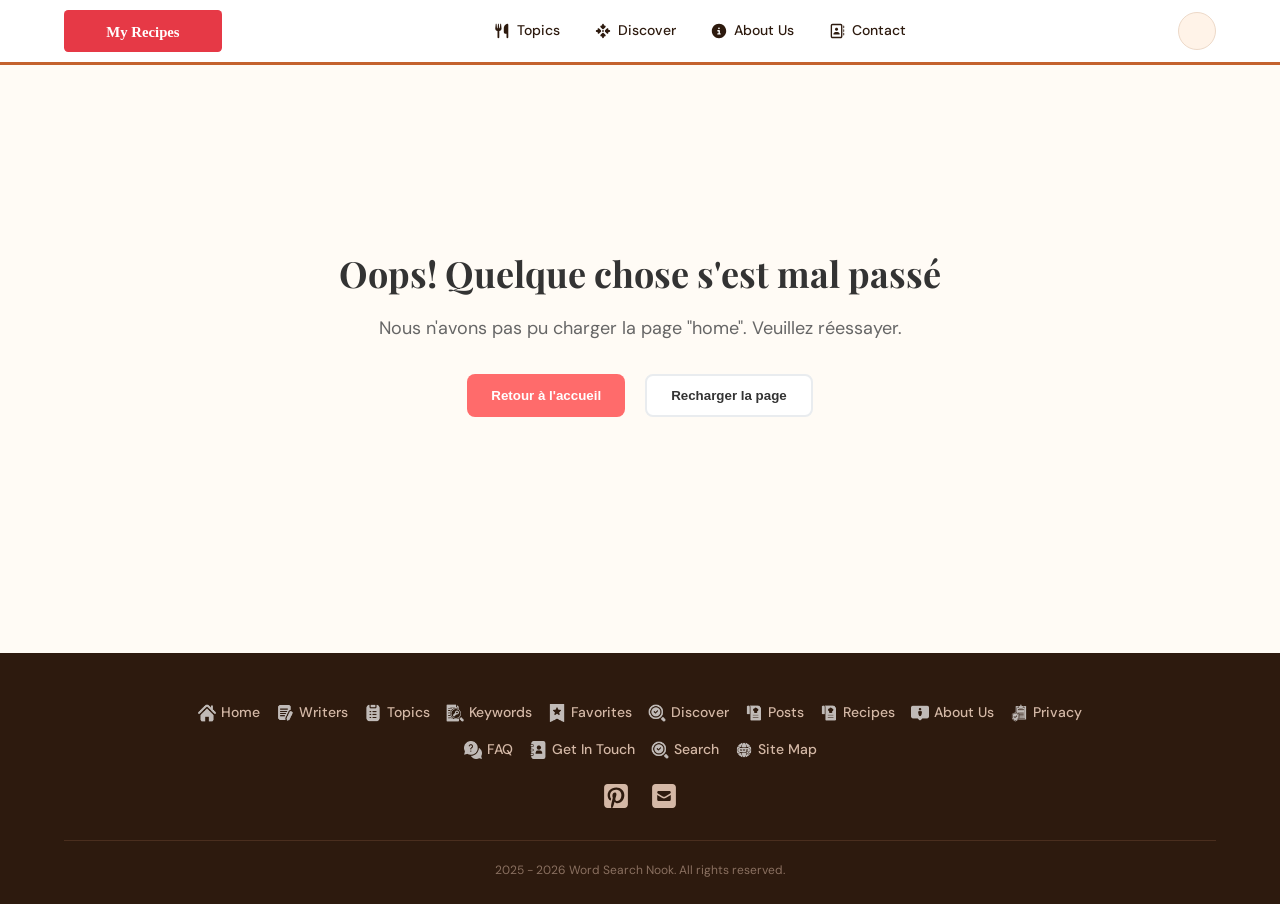
==== base.html @ 6748981a "Update from web: 2026-08-24 13:25:05" ====
<!DOCTYPE html>
<html lang="en">
<head>
    <!-- Google tag (gtag.js) — chargé seulement pour les vrais visiteurs :
         bots (user-agent) et prefetch Meta/Chrome (page cachée) ne sont pas comptés -->
    <script>
    window.dataLayer = window.dataLayer || [];
    function gtag(){dataLayer.push(arguments);}
    (function () {
        var ua = navigator.userAgent || '';
        if (navigator.webdriver || /googlebot|bingbot|bingpreview|yandex|baiduspider|duckduckbot|slurp|facebookexternalhit|meta-externalagent|pinterestbot|applebot|petalbot|ahrefsbot|semrushbot|mj12bot|dotbot|bytespider|gptbot|ccbot|claudebot|headlesschrome|lighthouse|crawler|spider|\bbot\b/i.test(ua)) return;
        var fired = false;
        function loadGA() {
            if (fired) return;
            fired = true;
            var s = document.createElement('script');
            s.async = true;
            s.src = 'https://www.googletagmanager.com/gtag/js?id=G-PPQHZ1YVDW';
            document.head.appendChild(s);
            gtag('js', new Date());
            gtag('config', 'G-PPQHZ1YVDW');
        }
        if (document.visibilityState === 'hidden') {
            // Prefetch (app Facebook, Chrome…) : page chargée en arrière-plan —
            // attendre que le visiteur l'ouvre vraiment avant de compter la visite
            document.addEventListener('visibilitychange', function () {
                if (document.visibilityState !== 'hidden') loadGA();
            });
        } else {
            loadGA();
        }
    })();
    </script>
    <meta charset="UTF-8">
    <meta name="viewport" content="width=device-width, initial-scale=1.0">

    <!-- Meta Tags de Base -->
    <meta name="description" content="Discover delicious recipes, cooking tips, and culinary inspiration at My Recipes">
    <meta name="keywords" content="recipes, cooking, food, kitchen, culinary, meals">
    <meta name="author" content="My Recipes">

    <!-- Open Graph / Facebook -->
    <meta property="og:type" content="website">
    <meta property="og:site_name" content="My Recipes">
    <meta property="og:locale" content="en_US">

    <!-- Twitter Card -->
    <meta name="twitter:card" content="summary_large_image">
    <meta name="twitter:site" content="@mollykitchen">

    <!-- Pinterest -->
    <meta name="pinterest-rich-pin" content="true">
    <meta name="pinterest:feed" content="/rss.xml">

    <link rel="preconnect" href="https://fonts.googleapis.com">
    <link rel="preconnect" href="https://fonts.gstatic.com" crossorigin>
    <link rel="preconnect" href="https://pagead2.googlesyndication.com">
    <link rel="preconnect" href="https://www.googletagmanager.com">

    <link rel="icon" type="image/x-icon" href="assets/favicons/icon.svg">
    <title id="page-title">My Recipes</title>
    <link rel="stylesheet" href="tasty.css">
    <link href="https://fonts.googleapis.com/css2?family=Inter:wght@300;400;600&family=Playfair+Display:wght@600&display=swap" rel="stylesheet">

    <!-- <script src="https://cmp.gatekeeperconsent.com/min.js" data-cfasync="false"></script>
    <script src="https://the.gatekeeperconsent.com/cmp.min.js" data-cfasync="false"></script>
    <script async src="//www.ezojs.com/ezoic/sa.min.js"></script>
    <script>
        window.ezstandalone = window.ezstandalone || {};
        ezstandalone.cmd = ezstandalone.cmd || [];
    </script> -->

    <!-- Google AdSense -->
   <script async src="https://pagead2.googlesyndication.com/pagead/js/adsbygoogle.js?client=ca-pub-3666818985097490"
     crossorigin="anonymous"></script>
    <!-- AdSense Auto-Injection -->
    <script src="ads.js" defer></script>

</head>
<body>
    <!-- Header -->
    <header class="header">
        <div class="container">
            <div class="logo">
                <a href="?page=home"> <img src="assets/logo.svg" alt=""></a>
            </div>
            <nav class="nav">
                <a href="?page=posts"><svg xmlns="http://www.w3.org/2000/svg" viewBox="0 0 640 640"><!--!Font Awesome Free v7.0.1 by @fontawesome - https://fontawesome.com License - https://fontawesome.com/license/free Copyright 2025 Fonticons, Inc.--><path d="M127.9 78.4C127.1 70.2 120.2 64 112 64C103.8 64 96.9 70.2 96 78.3L81.9 213.7C80.6 219.7 80 225.8 80 231.9C80 277.8 115.1 315.5 160 319.6L160 544C160 561.7 174.3 576 192 576C209.7 576 224 561.7 224 544L224 319.6C268.9 315.5 304 277.8 304 231.9C304 225.8 303.4 219.7 302.1 213.7L287.9 78.3C287.1 70.2 280.2 64 272 64C263.8 64 256.9 70.2 256.1 78.4L242.5 213.9C241.9 219.6 237.1 224 231.4 224C225.6 224 220.8 219.6 220.2 213.8L207.9 78.6C207.2 70.3 200.3 64 192 64C183.7 64 176.8 70.3 176.1 78.6L163.8 213.8C163.3 219.6 158.4 224 152.6 224C146.8 224 142 219.6 141.5 213.9L127.9 78.4zM512 64C496 64 384 96 384 240L384 352C384 387.3 412.7 416 448 416L480 416L480 544C480 561.7 494.3 576 512 576C529.7 576 544 561.7 544 544L544 96C544 78.3 529.7 64 512 64z"/></svg> Topics</a>
                <a href="?page=posts-category"><svg xmlns="http://www.w3.org/2000/svg" viewBox="0 0 640 640"><!--!Font Awesome Free v7.0.1 by @fontawesome - https://fontawesome.com License - https://fontawesome.com/license/free Copyright 2025 Fonticons, Inc.--><path d="M320 64C337.7 64 352 78.3 352 96L352 128L384 128C396.9 128 408.6 135.8 413.6 147.8C418.6 159.8 415.8 173.5 406.7 182.7L342.7 246.7C330.2 259.2 309.9 259.2 297.4 246.7L233.4 182.7C224.2 173.5 221.5 159.8 226.5 147.8C231.5 135.8 243.1 128 256 128L288 128L288 96C288 78.3 302.3 64 320 64zM233.4 457.4L297.4 393.4C309.9 380.9 330.2 380.9 342.7 393.4L406.7 457.4C415.9 466.6 418.6 480.3 413.6 492.3C408.6 504.3 396.9 512 384 512L352 512L352 544C352 561.7 337.7 576 320 576C302.3 576 288 561.7 288 544L288 512L256 512C243.1 512 231.4 504.2 226.4 492.2C221.4 480.2 224.2 466.5 233.3 457.3zM96 288L128 288L128 256C128 243.1 135.8 231.4 147.8 226.4C159.8 221.4 173.5 224.2 182.7 233.3L246.7 297.3C259.2 309.8 259.2 330.1 246.7 342.6L182.7 406.6C173.5 415.8 159.8 418.5 147.8 413.5C135.8 408.5 128 396.9 128 384L128 352L96 352C78.3 352 64 337.7 64 320C64 302.3 78.3 288 96 288zM393.4 342.6C380.9 330.1 380.9 309.8 393.4 297.3L457.4 233.3C466.6 224.1 480.3 221.4 492.3 226.4C504.3 231.4 512 243.1 512 256L512 288L544 288C561.7 288 576 302.3 576 320C576 337.7 561.7 352 544 352L512 352L512 384C512 396.9 504.2 408.6 492.2 413.6C480.2 418.6 466.5 415.8 457.3 406.7L393.3 342.7zM320 288C337.7 288 352 302.3 352 320C352 337.7 337.7 352 320 352C302.3 352 288 337.7 288 320C288 302.3 302.3 288 320 288z"/></svg> Discover</a>
                <a href="?page=about"><svg xmlns="http://www.w3.org/2000/svg" viewBox="0 0 640 640"><!--!Font Awesome Free v7.0.1 by @fontawesome - https://fontawesome.com License - https://fontawesome.com/license/free Copyright 2025 Fonticons, Inc.--><path d="M320 576C461.4 576 576 461.4 576 320C576 178.6 461.4 64 320 64C178.6 64 64 178.6 64 320C64 461.4 178.6 576 320 576zM288 224C288 206.3 302.3 192 320 192C337.7 192 352 206.3 352 224C352 241.7 337.7 256 320 256C302.3 256 288 241.7 288 224zM280 288L328 288C341.3 288 352 298.7 352 312L352 400L360 400C373.3 400 384 410.7 384 424C384 437.3 373.3 448 360 448L280 448C266.7 448 256 437.3 256 424C256 410.7 266.7 400 280 400L304 400L304 336L280 336C266.7 336 256 325.3 256 312C256 298.7 266.7 288 280 288z"/></svg> About Us</a>
                <a href="?page=contact"><svg xmlns="http://www.w3.org/2000/svg" viewBox="0 0 640 640"><!--!Font Awesome Free v7.0.1 by @fontawesome - https://fontawesome.com License - https://fontawesome.com/license/free Copyright 2025 Fonticons, Inc.--><path d="M448 112C456.8 112 464 119.2 464 128L464 512C464 520.8 456.8 528 448 528L160 528C151.2 528 144 520.8 144 512L144 128C144 119.2 151.2 112 160 112L448 112zM160 64C124.7 64 92.7 96 96 128L96 512C96 547.3 124.7 576 160 576L448 576C483.3 576 512 547.3 512 512L512 128C512 92.7 483.3 64 448 64L160 64zM304 312C334.9 312 360 286.9 360 256C360 225.1 334.9 200 304 200C273.1 200 248 225.1 248 256C248 286.9 273.1 312 304 312zM272 352C227.8 352 192 387.8 192 432C192 440.8 199.2 448 208 448L400 448C408.8 448 416 440.8 416 432C416 387.8 380.2 352 336 352L272 352zM576 144C576 135.2 568.8 128 560 128C551.2 128 544 135.2 544 144L544 208C544 216.8 551.2 224 560 224C568.8 224 576 216.8 576 208L576 144zM560 256C551.2 256 544 263.2 544 272L544 336C544 344.8 551.2 352 560 352C568.8 352 576 344.8 576 336L576 272C576 263.2 568.8 256 560 256zM576 400C576 391.2 568.8 384 560 384C551.2 384 544 391.2 544 400L544 464C544 472.8 551.2 480 560 480C568.8 480 576 472.8 576 464L576 400z"/></svg> Contact</a>
            </nav>
            <button class="search-btn"></button>
        </div>
    </header>

    <!-- Main content will be loaded here -->
    <main id="main-content" class="main-content">
        <!-- Page content loaded dynamically -->
    </main>

    <!-- Footer -->
    <footer class="footer">
        <div class="container">
            <div class="footer-nav">
                <a href="?page=home"><img src="img/home.webp" alt="Home">Home</a>
                <a href="?page=about"><img src="img/writing.webp" alt="Writers">Writers</a>
                <a href="?page=posts"><img src="img/topics.webp" alt="Topics">Topics</a>
                <a href="?page=posts-category"><img src="img/keyword.webp" alt="Keywords">Keywords</a>
                <a href="?page=posts-category"><img src="img/favorite.webp" alt="Favorites">Favorites</a>
                <a href="?page=posts-category"><img src="img/discover.webp" alt="Discover">Discover</a>
                <a href="?page=posts-category"><img src="img/recipes.webp" alt="Posts">Posts</a>
                <a href="?page=posts"><img src="img/recipes.webp" alt="Recipes">Recipes</a>
                <a href="?page=about"><img src="img/about.webp" alt="About Us">About Us</a>
                <a href="?page=privacy-policy"><img src="img/insurance.webp" alt="Privacy">Privacy</a>
            </div>
            <div class="footer-secondary">
                <a href="?page=contact"><img src="img/help.webp" alt="FAQ">FAQ</a>
                <a href="?page=contact"><img src="img/contacts.webp" alt="Get In Touch">Get In Touch</a>
                <a href="#search"><img src="img/discover.webp" alt="Search">Search</a>
                <a href="/sitemap.xml"><img src="img/website.webp" alt="Site Map">Site Map</a>
            </div>
            <div class="social-links">
                <!-- <a href="#" target="_blank" id="facebook-config" class="social-icon"><svg xmlns="http://www.w3.org/2000/svg" viewBox="0 0 640 640">!Font Awesome Free v7.0.1 by @fontawesome - https://fontawesome.com License - https://fontawesome.com/license/free Copyright 2025 Fonticons, Inc.<path d="M160 96C124.7 96 96 124.7 96 160L96 480C96 515.3 124.7 544 160 544L258.2 544L258.2 398.2L205.4 398.2L205.4 320L258.2 320L258.2 286.3C258.2 199.2 297.6 158.8 383.2 158.8C399.4 158.8 427.4 162 438.9 165.2L438.9 236C432.9 235.4 422.4 235 409.3 235C367.3 235 351.1 250.9 351.1 292.2L351.1 320L434.7 320L420.3 398.2L351 398.2L351 544L480 544C515.3 544 544 515.3 544 480L544 160C544 124.7 515.3 96 480 96L160 96z"/></svg></a> -->
                <a href="#" target="_blank" id="pinterest-config" class="social-icon"><svg xmlns="http://www.w3.org/2000/svg" viewBox="0 0 640 640"><!--!Font Awesome Free v7.0.1 by @fontawesome - https://fontawesome.com License - https://fontawesome.com/license/free Copyright 2025 Fonticons, Inc.--><path d="M480 96L160 96C124.7 96 96 124.7 96 160L96 480C96 515.3 124.7 544 160 544L232.6 544L230.4 543.2C225 495.1 227.3 485.7 246.1 408.5C250 392.5 254.6 373.5 260 350.6C260 350.6 252.7 335.8 252.7 314.1C252.7 243.4 328.2 236.1 328.2 289.1C328.2 302.6 322.8 320.2 317 338.9C313.7 349.5 310.4 360.4 307.9 370.9C302.2 395.4 320.2 415.3 344.3 415.3C388 415.3 421.5 369.3 421.5 302.9C421.5 244.1 379.2 203 318.9 203C249 203 208 255.4 208 309.6C208 330.7 216.2 353.3 226.3 365.6C228.3 368 228.6 370.1 228 372.6C226.9 377.3 224.9 385.5 223.3 391.8C222.3 395.8 221.5 399.1 221.2 400.4C220.1 404.9 217.7 405.9 213 403.7C182.4 389.4 163.2 344.6 163.2 308.6C163.2 231.1 219.4 160 325.4 160C410.6 160 476.8 220.7 476.8 301.8C476.8 386.4 423.5 454.5 349.4 454.5C324.5 454.5 301.1 441.6 293.1 426.3C293.1 426.3 280.8 473.2 277.8 484.7C272.8 504 260.2 527.6 250.4 544L480 544C515.3 544 544 515.3 544 480L544 160C544 124.7 515.3 96 480 96z"/></svg></a>
                <a href="#" target="_blank" id="mail-config" class="social-icon"><svg xmlns="http://www.w3.org/2000/svg" viewBox="0 0 640 640"><!--!Font Awesome Free v7.0.1 by @fontawesome - https://fontawesome.com License - https://fontawesome.com/license/free Copyright 2025 Fonticons, Inc.--><path d="M160 96C124.7 96 96 124.7 96 160L96 480C96 515.3 124.7 544 160 544L480 544C515.3 544 544 515.3 544 480L544 160C544 124.7 515.3 96 480 96L160 96zM305.1 331.9L204.4 271.4C196.7 266.8 192 258.5 192 249.5C192 235.4 203.4 224 217.5 224L422.4 224C436.5 224 447.9 235.4 447.9 249.5C447.9 258.5 443.2 266.8 435.5 271.4L334.9 331.9C330.4 334.6 325.3 336 320 336C314.7 336 309.6 334.6 305.1 331.9zM448 301.3L448 384C448 401.7 433.7 416 416 416L224 416C206.3 416 192 401.7 192 384L192 301.3L288.7 359.3C298.1 365 309 368 320 368C331 368 341.9 365 351.3 359.3L448 301.3z"/></svg></a>
            </div>
            <p class="copyright">2025 <a href="https://www.myrecipes.com">www.myrecipes.com</a>. All rights reserved.</p>
        </div>
    </footer>

    <!-- Scripts -->
<script src="config.js"></script>
<script src="router.js"></script>
<script src="main.js"></script>
<script src="./js/categorys.js"></script>
<script src="./js/home-sections.js"></script>
<script src="./js/posts-categorys.js"></script>
<script src="./js/post-detail.js"></script>
<script src="./js/authors.js"></script>

<script>
    var fb = document.getElementById('facebook-config'); if (fb) fb.href = globalThis.facebookURL;
    var pi = document.getElementById('pinterest-config'); if (pi) pi.href = globalThis.PinterestURL;
    var ml = document.getElementById('mail-config'); if (ml) ml.href = 'mailto:' + globalThis.email;
    var cr = document.getElementsByClassName('copyright')[0]; if (cr) cr.innerHTML = globalThis.copyright;


</script>

</body>
</html>
---- tasty.css ----
/* ═══════════════════════════════════════════════════
   TASTY.CSS — Warm Food Magazine Design
   Swap with style.css in base.html to change look
   ═══════════════════════════════════════════════════ */

/* ── Google Fonts ── */
@import url('https://fonts.googleapis.com/css2?family=Playfair+Display:ital,wght@0,400;0,700;0,900;1,400&family=DM+Sans:wght@300;400;500;600&display=swap');

/* ── Variables ── */
:root {
    --primary:    #C4622D;   /* terracotta */
    --primary-dk: #9B4520;
    --accent:     #D97706;   /* warm amber */
    --cream:      #FFFBF5;
    --cream2:     #FFF3E8;
    --bark:       #2D1A0E;   /* deep espresso text */
    --muted:      #8A7060;
    --border:     #EDD9C8;
    --card-bg:    #ffffff;
    --radius:     4px;
    --shadow:     0 2px 12px rgba(45,26,14,.08);
    --shadow-lg:  0 8px 32px rgba(45,26,14,.13);
}

/* ── Reset ── */
*, *::before, *::after { margin:0; padding:0; box-sizing:border-box; }

body {
    font-family: 'DM Sans', system-ui, sans-serif;
    background: var(--cream);
    color: var(--bark);
    line-height: 1.65;
    font-size: 16px;
}

h1,h2,h3,h4,h5,h6 {
    font-family: 'Playfair Display', Georgia, serif;
    line-height: 1.15;
    color: var(--bark);
    font-weight: 700;
}

p, li, span, div { font-family: 'DM Sans', sans-serif; }

a { color: inherit; text-decoration: none; }

img { display: block; max-width: 100%; }

.container {
    max-width: 1200px;
    margin: 0 auto;
    padding: 0 24px;
}

/* ══════════════════════════════════════
   HEADER
══════════════════════════════════════ */
.header {
    background: var(--card-bg);
    border-bottom: 3px solid var(--primary);
    position: sticky;
    top: 0;
    z-index: 100;
}

.header .container {
    display: flex;
    justify-content: space-between;
    align-items: center;
    padding: 10px 24px;
    gap: 20px;
}

.logo a { display: flex; align-items: center; gap: 10px; }
.logo img { height: 42px; width: auto; }

.logo h2 {
    font-family: 'Playfair Display', serif;
    font-size: 22px;
    font-weight: 900;
    color: var(--primary);
    letter-spacing: -0.5px;
}

.nav {
    display: flex;
    gap: 6px;
    align-items: center;
}

.nav a {
    display: flex;
    align-items: center;
    gap: 6px;
    padding: 8px 14px;
    border-radius: 30px;
    font-size: 14px;
    font-weight: 500;
    color: var(--bark);
    transition: background .2s, color .2s;
}

.nav a:hover, .nav a.active {
    background: var(--primary);
    color: #fff;
}

.nav a svg { width: 18px; }
.nav a svg path { fill: currentColor; }

.search-btn {
    background: var(--cream2);
    border: 1px solid var(--border);
    border-radius: 50%;
    width: 38px;
    height: 38px;
    cursor: pointer;
    font-size: 15px;
    transition: background .2s;
    display: flex; align-items: center; justify-content: center;
}
.search-btn:hover { background: var(--primary); color: #fff; }

/* ══════════════════════════════════════
   HERO
══════════════════════════════════════ */
.hero {
    background: linear-gradient(135deg, var(--cream2) 0%, #FDE8D0 100%);
    padding: 70px 0 50px;
    text-align: center;
    border-bottom: 1px solid var(--border);
    opacity: 1 !important;
    transform: none !important;
}

.hero h1 {
    font-size: clamp(32px, 5vw, 58px);
    font-weight: 900;
    color: var(--bark);
    margin-bottom: 16px;
    letter-spacing: -1px;
}

.hero h1 em {
    font-style: italic;
    color: var(--primary);
}

.hero p {
    font-size: 17px;
    color: var(--muted);
    max-width: 580px;
    margin: 0 auto;
}

/* ══════════════════════════════════════
   SECTION HEADINGS
══════════════════════════════════════ */
.categories h2,
.fresh-posts h2,
.favorite-picks h2,
.posts-hero h1,
.about-hero h1,
.contact-hero h1 {
    font-family: 'Playfair Display', serif;
    font-size: clamp(24px, 3vw, 36px);
    color: var(--bark);
    position: relative;
    padding-bottom: 14px;
    margin-bottom: 36px;
}

.categories h2::after,
.fresh-posts h2::after,
.favorite-picks h2::after {
    content: '';
    position: absolute;
    bottom: 0;
    left: 0;
    width: 52px;
    height: 3px;
    background: var(--primary);
    border-radius: 2px;
}

/* ══════════════════════════════════════
   CATEGORIES
══════════════════════════════════════ */
.categories { padding: 64px 0; }

.categories-grid {
    display: grid;
    grid-template-columns: repeat(auto-fit, minmax(260px, 1fr));
    gap: 18px;
}

.category-card {
    position: relative;
    border-radius: var(--radius);
    overflow: hidden;
    aspect-ratio: 4/3;
    cursor: pointer;
    opacity: 1 !important;
    transform: none !important;
}

.category-card img {
    width: 100%;
    height: 100%;
    object-fit: cover;
    transition: transform .5s ease;
}

.category-card:hover img { transform: scale(1.06); }

.category-card h3 {
    position: absolute;
    inset: 0;
    display: flex;
    align-items: flex-end;
    padding: 20px;
    font-size: 20px;
    font-weight: 700;
    color: #fff;
    background: linear-gradient(0deg, rgba(45,26,14,.75) 0%, transparent 60%);
    margin: 0;
}

/* ══════════════════════════════════════
   POST CARDS
══════════════════════════════════════ */
.fresh-posts {
    padding: 64px 0;
    background: var(--cream2);
}

.posts-grid {
    display: grid;
    grid-template-columns: repeat(auto-fit, minmax(260px, 1fr));
    gap: 22px;
    margin-bottom: 40px;
}

.post-card {
    background: var(--card-bg);
    border-radius: var(--radius);
    overflow: hidden;
    border: 1px solid var(--border);
    box-shadow: var(--shadow);
    cursor: pointer;
    transition: transform .25s, box-shadow .25s;
    opacity: 1 !important;
    transform: none !important;
}

.post-card:hover {
    transform: translateY(-4px);
    box-shadow: var(--shadow-lg);
}

.post-card img {
    width: 100%;
    height: 200px;
    object-fit: cover;
}

.post-card h3 {
    font-size: 18px;
    font-weight: 700;
    color: var(--bark);
    margin: 14px 16px 8px;
    line-height: 1.3;
}

/* Category pill on card */
.post-card .post-category {
    display: inline-block;
    background: var(--cream2);
    color: var(--primary);
    font-size: 11px;
    font-weight: 600;
    text-transform: uppercase;
    letter-spacing: .06em;
    padding: 3px 10px;
    border-radius: 20px;
    margin: 0 16px 10px;
    border: 1px solid var(--border);
}

.post-info { padding: 0 16px 16px; }

.post-info h3 {
    font-size: 19px;
    font-weight: 700;
    color: var(--bark);
    margin: 0 0 8px;
    line-height: 1.3;
}

.post-info p {
    font-size: 14px;
    color: var(--muted);
    line-height: 1.55;
    margin-bottom: 12px;
}

.post-meta {
    display: flex;
    justify-content: space-between;
    font-size: 12px;
    color: var(--muted);
    border-top: 1px solid var(--border);
    padding-top: 10px;
}

.post-meta span {
    display: flex;
    align-items: center;
    gap: 5px;
}

/* ══════════════════════════════════════
   FAVORITE PICKS
══════════════════════════════════════ */
.favorite-picks { padding: 64px 0; }

.picks-grid {
    display: grid;
    grid-template-columns: repeat(auto-fit, minmax(160px, 1fr));
    gap: 16px;
}

.pick-card {
    background: var(--card-bg);
    border-radius: var(--radius);
    overflow: hidden;
    border: 1px solid var(--border);
    cursor: pointer;
    transition: transform .2s, box-shadow .2s;
    text-align: center;
    opacity: 1 !important;
    transform: none !important;
}

.pick-card:hover {
    transform: translateY(-3px);
    box-shadow: var(--shadow-lg);
}

.pick-card img { width: 100%; height: 140px; object-fit: cover; }

.pick-card h4 {
    font-size: 13px;
    font-weight: 600;
    color: var(--bark);
    padding: 10px 10px 12px;
    line-height: 1.3;
}

/* ══════════════════════════════════════
   FILTER BUTTONS
══════════════════════════════════════ */
.post-filters {
    display: flex;
    justify-content: center;
    flex-wrap: wrap;
    gap: 10px;
    margin-bottom: 36px;
}

.filter-btn {
    padding: 9px 20px;
    border: 1.5px solid var(--border);
    background: var(--card-bg);
    color: var(--bark);
    border-radius: 30px;
    cursor: pointer;
    font-size: 14px;
    font-weight: 500;
    transition: all .2s;
}

.filter-btn:hover,
.filter-btn.active {
    background: var(--primary);
    color: #fff;
    border-color: var(--primary);
}

/* ══════════════════════════════════════
   POSTS PAGE
══════════════════════════════════════ */
.posts-hero {
    padding: 70px 0 50px;
    background: linear-gradient(135deg, var(--cream2) 0%, #FDE8D0 100%);
    text-align: center;
    border-bottom: 1px solid var(--border);
}

.posts-hero p {
    font-size: 17px;
    color: var(--muted);
    margin-bottom: 36px;
}

.posts-listing { padding: 60px 0; }

.posts-listing .posts-grid {
    grid-template-columns: repeat(auto-fit, minmax(300px, 1fr));
    gap: 24px;
    margin-bottom: 56px;
}

.posts-listing .post-card img { height: 230px; }

/* ══════════════════════════════════════
   PAGINATION
══════════════════════════════════════ */
.pagination {
    display: flex;
    justify-content: center;
    align-items: center;
    gap: 8px;
}

.page-btn {
    padding: 9px 16px;
    border: 1.5px solid var(--border);
    background: var(--card-bg);
    color: var(--bark);
    border-radius: var(--radius);
    cursor: pointer;
    font-size: 14px;
    transition: all .2s;
}

.page-btn:hover, .page-btn.active {
    background: var(--primary);
    color: #fff;
    border-color: var(--primary);
}

.page-dots { color: var(--muted); }

/* ══════════════════════════════════════
   ABOUT PAGE
══════════════════════════════════════ */
.about-hero {
    padding: 80px 0 56px;
    background: linear-gradient(135deg, var(--cream2) 0%, #FDE8D0 100%);
    text-align: center;
    border-bottom: 1px solid var(--border);
}

.about-hero p { font-size: 17px; color: var(--muted); }

.about-content { padding: 64px 0; }

.about-grid {
    display: grid;
    grid-template-columns: 2fr 1fr;
    gap: 48px;
    align-items: start;
}

.about-text h2 {
    font-size: 26px;
    color: var(--bark);
    margin: 28px 0 12px;
}
.about-text h2:first-child { margin-top: 0; }

.about-text p { color: var(--muted); line-height: 1.7; margin-bottom: 18px; }

.about-text ul { color: var(--muted); padding-left: 18px; }
.about-text li { margin-bottom: 8px; }

.about-image img {
    width: 100%;
    border-radius: var(--radius);
    box-shadow: var(--shadow-lg);
}

.team-section { padding: 64px 0; background: var(--cream2); }
.team-section h2 { text-align: center; font-size: 32px; margin-bottom: 40px; }

.team-grid {
    display: grid;
    grid-template-columns: repeat(auto-fit, minmax(240px, 1fr));
    gap: 24px;
}

.team-member {
    text-align: center;
    background: var(--card-bg);
    padding: 30px 20px;
    border-radius: var(--radius);
    border: 1px solid var(--border);
    box-shadow: var(--shadow);
    opacity: 1 !important;
    transform: none !important;
}

.team-member img {
    width: 120px; height: 120px;
    border-radius: 50%;
    object-fit: cover;
    margin: 0 auto 18px;
    border: 3px solid var(--primary);
}

.team-member h3 { font-size: 18px; color: var(--bark); margin-bottom: 6px; }
.team-member p { color: var(--muted); font-style: italic; font-size: 14px; }

/* ══════════════════════════════════════
   CONTACT PAGE
══════════════════════════════════════ */
.contact-hero {
    padding: 80px 0 56px;
    background: linear-gradient(135deg, var(--cream2) 0%, #FDE8D0 100%);
    text-align: center;
    border-bottom: 1px solid var(--border);
}
.contact-hero p { font-size: 17px; color: var(--muted); }

.contact-content { padding: 64px 0; }

.contact-grid {
    display: grid;
    grid-template-columns: 2fr 1fr;
    gap: 56px;
}

.contact-form-section h2 { font-size: 26px; margin-bottom: 28px; }

.form-group { margin-bottom: 18px; }

.form-group label {
    display: block;
    margin-bottom: 6px;
    font-weight: 600;
    font-size: 14px;
    color: var(--bark);
}

.form-group input,
.form-group select,
.form-group textarea {
    width: 100%;
    padding: 11px 14px;
    border: 1.5px solid var(--border);
    border-radius: var(--radius);
    font-size: 15px;
    background: var(--card-bg);
    color: var(--bark);
    transition: border-color .2s;
}

.form-group input:focus,
.form-group select:focus,
.form-group textarea:focus {
    outline: none;
    border-color: var(--primary);
}

.submit-btn {
    background: var(--primary);
    color: #fff;
    border: none;
    padding: 13px 32px;
    border-radius: var(--radius);
    font-size: 15px;
    font-weight: 600;
    cursor: pointer;
    transition: background .2s;
}
.submit-btn:hover { background: var(--primary-dk); }

.contact-info h2 { font-size: 26px; margin-bottom: 28px; }

.contact-item { display: flex; gap: 14px; margin-bottom: 22px; }
.contact-icon { font-size: 22px; padding-top: 2px; }
.contact-details h3 { font-size: 16px; color: var(--bark); margin-bottom: 4px; }
.contact-details p { color: var(--muted); font-size: 14px; line-height: 1.5; }

/* ── FAQ ── */
.faq-section { padding: 64px 0; background: var(--cream2); }
.faq-section h2 { text-align: center; font-size: 32px; margin-bottom: 40px; }

.faq-grid {
    display: grid;
    grid-template-columns: repeat(auto-fit, minmax(280px, 1fr));
    gap: 20px;
}

/* .faq-item legacy styles removed — see post-detail section below */

.faq-item h3 { font-size: 17px; color: var(--bark); margin-bottom: 12px; }
.faq-item p { color: var(--muted); line-height: 1.65; font-size: 14px; }

/* ══════════════════════════════════════
   FOOTER
══════════════════════════════════════ */
.footer {
    background: var(--bark);
    color: #fff;
    padding: 48px 0 24px;
    margin-top: 48px;
}

.footer-nav, .footer-secondary {
    display: flex;
    flex-wrap: wrap;
    gap: 16px;
    justify-content: center;
    margin-bottom: 14px;
}

.footer-nav img, .footer-secondary img { width: 18px; filter: invert(1) opacity(.7); }

.footer-nav a, .footer-secondary a {
    color: #d4b8a6 !important;
    font-size: 14px;
    font-weight: 500;
    display: flex;
    align-items: center;
    gap: 5px;
    transition: color .2s;
}

.footer-nav a:hover, .footer-secondary a:hover { color: #fff !important; }

.social-links {
    display: flex;
    justify-content: center;
    gap: 14px;
    margin: 18px 0;
}

.social-links img { width: 30px; filter: invert(1) opacity(.7); }
.social-links img:hover { filter: invert(1); }

.social-links svg { width: 34px; }
.social-links svg path { fill: #d4b8a6; }
.social-icon:hover svg path { fill: #fff; }

.copyright {
    text-align: center;
    font-size: 12px;
    color: #8a7060;
    border-top: 1px solid #4a2e1e;
    padding-top: 20px;
    margin-top: 8px;
}

/* ══════════════════════════════════════
   POST DETAIL (wrap / sidebar layout)
══════════════════════════════════════ */
.wrap {
    width: 100%;
    max-width: var(--maxw, 1200px);
    display: grid;
    grid-template-columns: 1fr 320px;
    gap: 32px;
    align-items: start;
}

.main { background: transparent; }

.post-card {
    background: var(--card-bg);
    border-radius: var(--radius);
    padding: 12px;
    box-shadow: var(--shadow);
    border: 1px solid var(--border);
}

.meta-row { display: flex; gap: 12px; align-items: center; margin-bottom: 12px; }
.title { font-size: 28px; font-weight: 700; margin: 0 0 8px; line-height: 1.1; }
.meta-small { color: var(--muted); font-size: 13px; }

.badge-row { display: flex; gap: 8px; margin-top: 12px; flex-wrap: wrap; }
.badge {
    background: var(--cream2);
    border: 1px solid var(--border);
    padding: 7px 12px;
    border-radius: 999px;
    font-size: 13px;
    color: var(--bark);
    display: inline-flex;
    gap: 8px;
    align-items: center;
}

/* ══════════════════════════════════════
   ARTICLE CARDS (.entry)
══════════════════════════════════════ */
.entries__wrapper {
    display: grid;
    grid-template-columns: repeat(auto-fill, minmax(300px, 1fr));
    gap: 28px;
    padding: 36px 32px;
    max-width: 1200px;
    margin: 0 auto;
}

.entry {
    background: var(--card-bg);
    border-radius: 8px;
    overflow: hidden;
    box-shadow: var(--shadow);
    border: 1px solid var(--border);
    transition: transform 0.3s ease, box-shadow 0.3s ease;
}

.entry:hover {
    transform: translateY(-6px);
    box-shadow: var(--shadow-lg);
}

.entry__img {
    display: block;
    width: 100%;
    height: 220px;
    overflow: hidden;
    position: relative;
}

.entry__img img {
    width: 100%;
    height: 100%;
    object-fit: cover;
    transition: transform 0.4s ease;
}

.entry:hover .entry__img img {
    transform: scale(1.06);
}

.entry__img::after {
    content: '';
    position: absolute;
    inset: 0;
    background: linear-gradient(to bottom, transparent 40%, rgba(45,26,14,0.35));
    pointer-events: none;
}

.entry__category {
    position: absolute;
    bottom: 12px;
    left: 12px;
    z-index: 2;
    display: inline-flex;
    align-items: center;
    gap: 5px;
    background: rgba(255,251,245,0.94);
    color: var(--primary);
    padding: 4px 10px 4px 8px;
    border-radius: 20px;
    font-size: 0.77em;
    font-weight: 700;
    letter-spacing: 0.2px;
    backdrop-filter: blur(6px);
    border: 1px solid rgba(196,98,45,0.2);
    box-shadow: 0 2px 8px rgba(45,26,14,0.15);
    text-decoration: none;
}

.entry__category svg { flex-shrink: 0; opacity: 0.7; }

.entry__body {
    padding: 18px 20px 14px;
}

.entry__title {
    font-family: 'Playfair Display', Georgia, serif;
    font-size: 1.12em;
    font-weight: 700;
    color: var(--bark);
    text-decoration: none;
    line-height: 1.35;
    display: -webkit-box;
    -webkit-line-clamp: 2;
    -webkit-box-orient: vertical;
    overflow: hidden;
    display: block;
}

.entry__title:hover { color: var(--primary); }

.entry__description {
    color: var(--muted);
    font-size: 0.9em;
    line-height: 1.55;
    margin: 8px 0 0;
    display: -webkit-box;
    -webkit-line-clamp: 2;
    -webkit-box-orient: vertical;
    overflow: hidden;
}

.entry__meta {
    display: flex;
    gap: 12px;
    margin-top: 12px;
}

.entry__meta-diff {
    display: inline-flex;
    align-items: center;
    gap: 6px;
    font-size: 0.8em;
    font-weight: 600;
    color: var(--dc, var(--muted));
    text-transform: capitalize;
}

.entry__diff-bars {
    display: inline-flex;
    align-items: flex-end;
    gap: 2px;
    height: 14px;
}

.entry__footer {
    padding: 14px 20px;
    border-top: 1px solid var(--border);
    display: flex;
    justify-content: space-between;
    align-items: center;
}

.entry__footer-link {
    display: inline-flex;
    align-items: center;
    gap: 6px;
    color: var(--primary);
    text-decoration: none;
    font-weight: 700;
    font-size: 0.86em;
    letter-spacing: 0.3px;
    transition: color 0.2s, gap 0.2s;
}

.entry__arrow { transition: transform 0.2s ease; }
.entry__footer-link:hover .entry__arrow { transform: translateX(5px); }
.entry__footer-link:hover { color: var(--primary-dk); }

/* ══════════════════════════════════════
   POST DETAIL
══════════════════════════════════════ */
section.recipe-detail {
    max-width: 800px;
    margin: 0 auto;
    padding: 0 20px 60px;
}

/* Breadcrumb */
.breadcrumb {
    display: flex;
    align-items: center;
    flex-wrap: wrap;
    gap: 6px;
    font-size: 13px;
    color: var(--muted);
    margin-bottom: 24px;
}
.breadcrumb a { color: var(--primary); text-decoration: none; }
.breadcrumb a:hover { text-decoration: underline; }

/* Title */
.recipe-title {
    font-family: 'Playfair Display', Georgia, serif;
    font-size: 2.1em;
    font-weight: 900;
    color: var(--bark);
    line-height: 1.25;
    margin: 0 0 22px;
}

/* Author */
.author-info {
    display: flex;
    align-items: center;
    gap: 14px;
    margin-bottom: 20px;
}
.author-avatar {
    width: 46px;
    height: 46px;
    border-radius: 50%;
    object-fit: cover;
    border: 2px solid var(--border);
}
.author-name { font-weight: 700; color: var(--bark); font-size: 0.93em; }
.recipe-date  { font-size: 0.8em; color: var(--muted); margin-top: 2px; }

/* Stats bar */
.recipe-stats {
    display: flex;
    flex-wrap: wrap;
    gap: 8px;
    margin-bottom: 24px;
    padding: 14px 16px;
    background: var(--cream2);
    border-radius: 12px;
    border: 1px solid var(--border);
}
.stat {
    display: flex;
    align-items: center;
    gap: 6px;
    font-size: 0.83em;
    font-weight: 600;
    color: var(--bark);
    background: white;
    padding: 5px 12px;
    border-radius: 20px;
    border: 1px solid var(--border);
}
.stat::before {
    content: '●';
    color: var(--primary);
    font-size: 7px;
}

/* Description */
.recipe-description {
    font-size: 1.04em;
    line-height: 1.75;
    color: #555;
    margin: 0 0 32px;
    padding: 18px 22px;
    background: var(--cream2);
    border-left: 4px solid var(--primary);
    border-radius: 0 8px 8px 0;
}

/* Hero image */
.recipe-image-container {
    margin: 28px 0;
    border-radius: 16px;
    overflow: hidden;
    box-shadow: 0 6px 28px rgba(45,26,14,.13);
}
img.recipe-main-image { width: 100%; height: auto; display: block; }

/* TOC */
.toc {
    background: var(--cream2);
    border: 1px solid var(--border);
    border-radius: 12px;
    padding: 18px 22px;
    margin: 40px 0;
}
.toc h2.story-headline {
    font-size: 0.78em !important;
    font-weight: 800 !important;
    text-transform: uppercase !important;
    letter-spacing: 1.2px !important;
    color: var(--primary) !important;
    border: none !important;
    margin: 0 0 12px !important;
    padding: 0 !important;
}
.toc h2.story-headline::after { display: none; }
.toc ul { margin: 0; padding: 0; list-style: none; display: flex; flex-direction: column; gap: 5px; }
.toc ul li a {
    color: var(--bark);
    text-decoration: none;
    font-size: 0.89em;
    font-weight: 500;
    display: flex;
    align-items: center;
    gap: 9px;
}
.toc ul li a::before {
    content: '';
    width: 18px;
    height: 1px;
    background: var(--primary);
    display: inline-block;
    flex-shrink: 0;
}
.toc ul li a:hover { color: var(--primary); }

/* Section headings */
.story-section { margin: 48px 0; }
h2.story-headline {
    font-family: 'Playfair Display', Georgia, serif;
    font-size: 1.5em;
    font-weight: 700;
    color: var(--bark);
    margin: 0 0 22px;
    padding-bottom: 10px;
    border-bottom: 2px solid var(--border);
    position: relative;
}
h2.story-headline::after {
    content: '';
    position: absolute;
    bottom: -2px; left: 0;
    width: 44px; height: 2px;
    background: var(--primary);
}

/* Why this works */
.why-works p { line-height: 1.8; color: #444; margin-bottom: 14px; }

/* Tip cards */
.tip-card {
    background: white;
    border: 1px solid var(--border);
    border-left: 4px solid var(--accent);
    border-radius: 0 10px 10px 0;
    padding: 14px 18px;
    margin-bottom: 12px;
}
.tip-title { font-weight: 700; color: var(--bark); margin-bottom: 6px; font-size: 0.93em; line-height: 1.5; }
.tip-reason { font-size: 0.86em; color: var(--muted); line-height: 1.65; }

/* Mistake cards */
.mistake-card {
    background: #FFF8F6;
    border: 1px solid #FCDDD4;
    border-left: 4px solid var(--primary);
    border-radius: 0 10px 10px 0;
    padding: 14px 18px;
    margin-bottom: 12px;
}
.mistake-title { font-weight: 700; color: var(--primary-dk); margin-bottom: 8px; font-size: 0.93em; line-height: 1.5; }
.mistake-card p { font-size: 0.88em; color: #555; line-height: 1.65; margin: 5px 0; }

/* Variation cards */
.variation-card {
    background: white;
    border: 1px solid var(--border);
    border-radius: 10px;
    padding: 18px 20px;
    margin-bottom: 12px;
}
.variation-card h4 {
    font-family: 'Playfair Display', Georgia, serif;
    font-size: 1.02em;
    font-weight: 700;
    color: var(--bark);
    margin: 0 0 8px;
}
.variation-card p { font-size: 0.88em; color: #555; line-height: 1.7; margin: 0 0 8px; }
.technical-note {
    font-size: 0.81em;
    color: var(--muted);
    background: var(--cream2);
    border-radius: 6px;
    padding: 9px 13px;
    border-left: 3px solid var(--border);
}

/* Nutrition */
.nutrition-grid {
    display: grid;
    grid-template-columns: repeat(auto-fill, minmax(105px, 1fr));
    gap: 10px;
    margin: 18px 0;
}
.nutrition-item {
    background: white;
    border: 1px solid var(--border);
    border-radius: 10px;
    padding: 14px 8px;
    text-align: center;
}
.nutrition-value {
    font-family: 'Playfair Display', Georgia, serif;
    font-size: 1.4em;
    font-weight: 900;
    color: var(--primary);
    line-height: 1;
}
.nutrition-label {
    font-size: 0.75em;
    color: var(--muted);
    font-weight: 600;
    text-transform: uppercase;
    letter-spacing: 0.4px;
    margin-top: 4px;
}
.nutrition-note {
    font-size: 0.81em;
    color: var(--muted);
    line-height: 1.6;
    margin-top: 10px;
    font-style: italic;
}

/* Storage */
.storage-item {
    margin-bottom: 18px;
    padding-bottom: 18px;
    border-bottom: 1px solid var(--border);
}
.storage-item:last-child { border-bottom: none; margin-bottom: 0; padding-bottom: 0; }
.storage-title {
    font-weight: 800;
    color: var(--bark);
    font-size: 0.88em;
    text-transform: uppercase;
    letter-spacing: 0.5px;
    margin-bottom: 7px;
    display: flex;
    align-items: center;
    gap: 8px;
}
.storage-title::before {
    content: '';
    width: 8px; height: 8px;
    border-radius: 50%;
    background: var(--primary);
    display: inline-block;
    flex-shrink: 0;
}
.storage-item p { font-size: 0.88em; color: #555; line-height: 1.7; margin: 0; }

/* FAQ */
.faq-item {
    border: 1px solid var(--border);
    border-left: 1px solid var(--border);
    border-radius: 10px;
    overflow: hidden;
    margin-bottom: 8px;
    padding: 0;
    background: var(--card-bg);
    box-shadow: none;
}
.faq-question {
    font-weight: 700;
    color: var(--bark);
    font-size: 0.93em;
    padding: 15px 44px 15px 18px;
    background: var(--cream2);
    cursor: pointer;
    line-height: 1.5;
    position: relative;
    transition: background .2s;
}
.faq-question::after {
    content: '+';
    position: absolute;
    right: 16px; top: 50%;
    transform: translateY(-50%);
    font-size: 22px;
    color: var(--primary);
    font-weight: 300;
    line-height: 1;
}
.faq-item.open .faq-question { background: white; }
.faq-item.open .faq-question::after { content: '−'; }
.faq-answer {
    font-size: 0.88em;
    color: #555;
    line-height: 1.7;
    padding: 0 18px;
    max-height: 0;
    overflow: hidden;
    transition: max-height .35s ease, padding .25s ease;
}
.faq-item.open .faq-answer { padding: 14px 18px; max-height: 600px; }

/* Ingredients */
.ingredients-list { list-style: none; padding: 0; margin: 0; }
.ingredients-list li {
    display: flex;
    align-items: flex-start;
    gap: 12px;
    padding: 9px 0;
    border-bottom: 1px solid var(--border);
    font-size: 0.93em;
    color: #444;
    line-height: 1.5;
    cursor: pointer;
}
.ingredients-list li::before {
    content: '';
    min-width: 18px;
    height: 18px;
    border: 2px solid var(--border);
    border-radius: 4px;
    margin-top: 1px;
    flex-shrink: 0;
    transition: all .2s;
}
.ingredients-list li.checked { color: var(--muted); text-decoration: line-through; }
.ingredients-list li.checked::before {
    background: var(--primary);
    border-color: var(--primary);
    background-image: url("data:image/svg+xml,%3Csvg xmlns='http://www.w3.org/2000/svg' viewBox='0 0 12 12'%3E%3Cpath d='M2 6l3 3 5-5' stroke='white' stroke-width='2' stroke-linecap='round' fill='none'/%3E%3C/svg%3E");
    background-size: 10px;
    background-position: center;
    background-repeat: no-repeat;
}
.ingredients-list li:last-child { border-bottom: none; }

/* Instructions */
.instructions-list { list-style: none; padding: 0; }
.instructions-list li {
    display: flex;
    gap: 16px;
    margin-bottom: 24px;
    align-items: flex-start;
}
.step-number {
    min-width: 34px;
    height: 34px;
    background: var(--primary);
    color: white;
    border-radius: 50%;
    display: flex;
    align-items: center;
    justify-content: center;
    font-weight: 700;
    font-size: 0.84em;
    flex-shrink: 0;
}
.instructions-list li p { margin: 4px 0 0; line-height: 1.75; color: #444; font-size: 0.93em; }

/* In-content images */
.content-image-container {
    margin: 32px 0;
    border-radius: 12px;
    overflow: hidden;
    box-shadow: 0 4px 18px rgba(45,26,14,.1);
}
.content-image { width: 100%; height: auto; display: block; }

/* Conclusion */
.conclusion {
    background: var(--cream2);
    border-radius: 12px;
    padding: 24px 28px;
    margin-top: 48px;
    border: 1px solid var(--border);
}
.conclusion p { line-height: 1.8; color: #444; margin: 0 0 12px; }
.conclusion p:last-child { margin: 0; }

/* Post note */
.post-note {
    border: 1px solid var(--border);
    border-left: 4px solid var(--accent);
    border-radius: 0 8px 8px 0;
    padding: 14px 18px;
    margin: 22px 0;
}
.post-note h3 { color: #856404; margin: 0 0 7px; font-size: 0.97em; }

/* Back to top */
.back-to-top {
    position: fixed;
    bottom: 32px; right: 32px;
    width: 42px; height: 42px;
    background: var(--primary);
    color: white;
    border-radius: 50%;
    display: flex;
    align-items: center;
    justify-content: center;
    font-size: 18px;
    text-decoration: none;
    opacity: 0;
    pointer-events: none;
    transition: opacity .3s;
    box-shadow: 0 4px 12px rgba(196,98,45,.3);
    z-index: 99;
}
.back-to-top.show { opacity: 1; pointer-events: auto; }

/* Responsive */
@media (max-width: 640px) {
    .recipe-title { font-size: 1.55em; }
    section.recipe-detail { padding: 0 16px 40px; }
    .nutrition-grid { grid-template-columns: repeat(3, 1fr); }
    .recipe-stats { gap: 6px; }
}

/* ══════════════════════════════════════
   ANIMATIONS
══════════════════════════════════════ */
@keyframes fadeIn    { from { opacity:0 } to { opacity:1 } }
@keyframes fadeInUp  { from { opacity:0; transform:translateY(16px) } to { opacity:1; transform:none } }
@keyframes slideInLeft { from { opacity:0; transform:translateX(-16px) } to { opacity:1; transform:none } }

.fade-in       { animation: fadeIn .4s ease forwards; }
.slide-in-left { animation: slideInLeft .4s ease forwards; }

/* ══════════════════════════════════════
   RESPONSIVE
══════════════════════════════════════ */
@media (max-width: 768px) {
    .header .container { flex-wrap: wrap; gap: 10px; padding: 10px 16px; }

    .nav {
        flex-wrap: wrap;
        justify-content: center;
        gap: 6px;
        width: 100%;
    }

    .nav a { font-size: 13px; padding: 6px 12px; }
    .nav a svg { width: 16px; }

    .about-grid, .contact-grid { grid-template-columns: 1fr; gap: 28px; }
    .wrap { grid-template-columns: 1fr; }
    .team-grid, .faq-grid { grid-template-columns: 1fr; }

    .categories-grid,
    .posts-grid { grid-template-columns: repeat(auto-fit, minmax(240px, 1fr)); }

    .picks-grid { grid-template-columns: repeat(2, 1fr); }

    .footer-nav, .footer-secondary { flex-wrap: wrap; justify-content: center; }
    .footer-nav a, .footer-secondary a { font-size: 13px; }
}

@media (max-width: 480px) {
    .categories-grid, .posts-grid { grid-template-columns: 1fr; }
    .picks-grid { grid-template-columns: repeat(2, 1fr); }
    .hero h1, .posts-hero h1, .about-hero h1, .contact-hero h1 { font-size: 26px; }
}
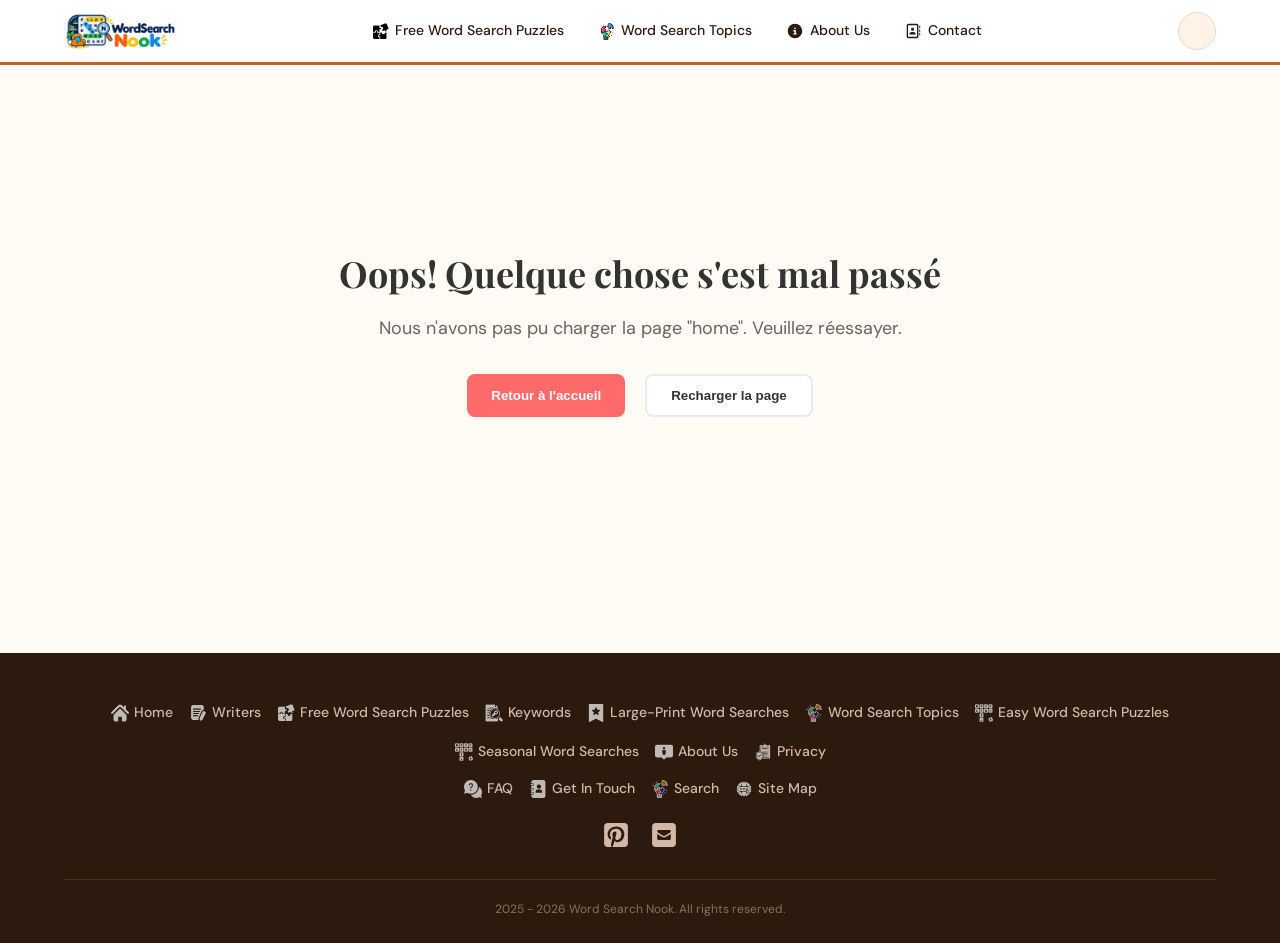
==== commit efd5b0d2: "Update from web: 2026-08-24 20:28:39" ====
--- a/base.html
+++ b/base.html
@@ -82,11 +82,11 @@
     <header class="header">
         <div class="container">
             <div class="logo">
-                <a href="?page=home"> <img src="assets/logo.svg" alt=""></a>
+                <a href="?page=home"> <img src="assets/logo.png" alt=""></a>
             </div>
             <nav class="nav">
-                <a href="?page=posts"><svg xmlns="http://www.w3.org/2000/svg" viewBox="0 0 640 640"><!--!Font Awesome Free v7.0.1 by @fontawesome - https://fontawesome.com License - https://fontawesome.com/license/free Copyright 2025 Fonticons, Inc.--><path d="M127.9 78.4C127.1 70.2 120.2 64 112 64C103.8 64 96.9 70.2 96 78.3L81.9 213.7C80.6 219.7 80 225.8 80 231.9C80 277.8 115.1 315.5 160 319.6L160 544C160 561.7 174.3 576 192 576C209.7 576 224 561.7 224 544L224 319.6C268.9 315.5 304 277.8 304 231.9C304 225.8 303.4 219.7 302.1 213.7L287.9 78.3C287.1 70.2 280.2 64 272 64C263.8 64 256.9 70.2 256.1 78.4L242.5 213.9C241.9 219.6 237.1 224 231.4 224C225.6 224 220.8 219.6 220.2 213.8L207.9 78.6C207.2 70.3 200.3 64 192 64C183.7 64 176.8 70.3 176.1 78.6L163.8 213.8C163.3 219.6 158.4 224 152.6 224C146.8 224 142 219.6 141.5 213.9L127.9 78.4zM512 64C496 64 384 96 384 240L384 352C384 387.3 412.7 416 448 416L480 416L480 544C480 561.7 494.3 576 512 576C529.7 576 544 561.7 544 544L544 96C544 78.3 529.7 64 512 64z"/></svg> Topics</a>
-                <a href="?page=posts-category"><svg xmlns="http://www.w3.org/2000/svg" viewBox="0 0 640 640"><!--!Font Awesome Free v7.0.1 by @fontawesome - https://fontawesome.com License - https://fontawesome.com/license/free Copyright 2025 Fonticons, Inc.--><path d="M320 64C337.7 64 352 78.3 352 96L352 128L384 128C396.9 128 408.6 135.8 413.6 147.8C418.6 159.8 415.8 173.5 406.7 182.7L342.7 246.7C330.2 259.2 309.9 259.2 297.4 246.7L233.4 182.7C224.2 173.5 221.5 159.8 226.5 147.8C231.5 135.8 243.1 128 256 128L288 128L288 96C288 78.3 302.3 64 320 64zM233.4 457.4L297.4 393.4C309.9 380.9 330.2 380.9 342.7 393.4L406.7 457.4C415.9 466.6 418.6 480.3 413.6 492.3C408.6 504.3 396.9 512 384 512L352 512L352 544C352 561.7 337.7 576 320 576C302.3 576 288 561.7 288 544L288 512L256 512C243.1 512 231.4 504.2 226.4 492.2C221.4 480.2 224.2 466.5 233.3 457.3zM96 288L128 288L128 256C128 243.1 135.8 231.4 147.8 226.4C159.8 221.4 173.5 224.2 182.7 233.3L246.7 297.3C259.2 309.8 259.2 330.1 246.7 342.6L182.7 406.6C173.5 415.8 159.8 418.5 147.8 413.5C135.8 408.5 128 396.9 128 384L128 352L96 352C78.3 352 64 337.7 64 320C64 302.3 78.3 288 96 288zM393.4 342.6C380.9 330.1 380.9 309.8 393.4 297.3L457.4 233.3C466.6 224.1 480.3 221.4 492.3 226.4C504.3 231.4 512 243.1 512 256L512 288L544 288C561.7 288 576 302.3 576 320C576 337.7 561.7 352 544 352L512 352L512 384C512 396.9 504.2 408.6 492.2 413.6C480.2 418.6 466.5 415.8 457.3 406.7L393.3 342.7zM320 288C337.7 288 352 302.3 352 320C352 337.7 337.7 352 320 352C302.3 352 288 337.7 288 320C288 302.3 302.3 288 320 288z"/></svg> Discover</a>
+                <a href="?page=posts"><img src="img/topics.webp" alt="Topics">Free Word Search Puzzles</a>
+                <a href="?page=posts-category"><img src="img/discover.webp" alt="Discover">Word Search Topics</a>
                 <a href="?page=about"><svg xmlns="http://www.w3.org/2000/svg" viewBox="0 0 640 640"><!--!Font Awesome Free v7.0.1 by @fontawesome - https://fontawesome.com License - https://fontawesome.com/license/free Copyright 2025 Fonticons, Inc.--><path d="M320 576C461.4 576 576 461.4 576 320C576 178.6 461.4 64 320 64C178.6 64 64 178.6 64 320C64 461.4 178.6 576 320 576zM288 224C288 206.3 302.3 192 320 192C337.7 192 352 206.3 352 224C352 241.7 337.7 256 320 256C302.3 256 288 241.7 288 224zM280 288L328 288C341.3 288 352 298.7 352 312L352 400L360 400C373.3 400 384 410.7 384 424C384 437.3 373.3 448 360 448L280 448C266.7 448 256 437.3 256 424C256 410.7 266.7 400 280 400L304 400L304 336L280 336C266.7 336 256 325.3 256 312C256 298.7 266.7 288 280 288z"/></svg> About Us</a>
                 <a href="?page=contact"><svg xmlns="http://www.w3.org/2000/svg" viewBox="0 0 640 640"><!--!Font Awesome Free v7.0.1 by @fontawesome - https://fontawesome.com License - https://fontawesome.com/license/free Copyright 2025 Fonticons, Inc.--><path d="M448 112C456.8 112 464 119.2 464 128L464 512C464 520.8 456.8 528 448 528L160 528C151.2 528 144 520.8 144 512L144 128C144 119.2 151.2 112 160 112L448 112zM160 64C124.7 64 92.7 96 96 128L96 512C96 547.3 124.7 576 160 576L448 576C483.3 576 512 547.3 512 512L512 128C512 92.7 483.3 64 448 64L160 64zM304 312C334.9 312 360 286.9 360 256C360 225.1 334.9 200 304 200C273.1 200 248 225.1 248 256C248 286.9 273.1 312 304 312zM272 352C227.8 352 192 387.8 192 432C192 440.8 199.2 448 208 448L400 448C408.8 448 416 440.8 416 432C416 387.8 380.2 352 336 352L272 352zM576 144C576 135.2 568.8 128 560 128C551.2 128 544 135.2 544 144L544 208C544 216.8 551.2 224 560 224C568.8 224 576 216.8 576 208L576 144zM560 256C551.2 256 544 263.2 544 272L544 336C544 344.8 551.2 352 560 352C568.8 352 576 344.8 576 336L576 272C576 263.2 568.8 256 560 256zM576 400C576 391.2 568.8 384 560 384C551.2 384 544 391.2 544 400L544 464C544 472.8 551.2 480 560 480C568.8 480 576 472.8 576 464L576 400z"/></svg> Contact</a>
             </nav>
@@ -105,12 +105,12 @@
             <div class="footer-nav">
                 <a href="?page=home"><img src="img/home.webp" alt="Home">Home</a>
                 <a href="?page=about"><img src="img/writing.webp" alt="Writers">Writers</a>
-                <a href="?page=posts"><img src="img/topics.webp" alt="Topics">Topics</a>
+                <a href="?page=posts"><img src="img/topics.webp" alt="Topics">Free Word Search Puzzles</a>
                 <a href="?page=posts-category"><img src="img/keyword.webp" alt="Keywords">Keywords</a>
-                <a href="?page=posts-category"><img src="img/favorite.webp" alt="Favorites">Favorites</a>
-                <a href="?page=posts-category"><img src="img/discover.webp" alt="Discover">Discover</a>
-                <a href="?page=posts-category"><img src="img/recipes.webp" alt="Posts">Posts</a>
-                <a href="?page=posts"><img src="img/recipes.webp" alt="Recipes">Recipes</a>
+                <a href="?page=posts-category"><img src="img/favorite.webp" alt="Favorites">Large-Print Word Searches</a>
+                <a href="?page=posts-category"><img src="img/discover.webp" alt="Discover">Word Search Topics</a>
+                <a href="?page=posts-category"><img src="img/recipes.webp" alt="Posts">Easy Word Search Puzzles</a>
+                <a href="?page=posts"><img src="img/recipes.webp" alt="Recipes">Seasonal Word Searches</a>
                 <a href="?page=about"><img src="img/about.webp" alt="About Us">About Us</a>
                 <a href="?page=privacy-policy"><img src="img/insurance.webp" alt="Privacy">Privacy</a>
             </div>
--- a/tasty.css
+++ b/tasty.css
@@ -88,6 +88,10 @@
     align-items: center;
 }
 
+nav.nav img {
+    width: 17px;
+}
+
 .nav a {
     display: flex;
     align-items: center;
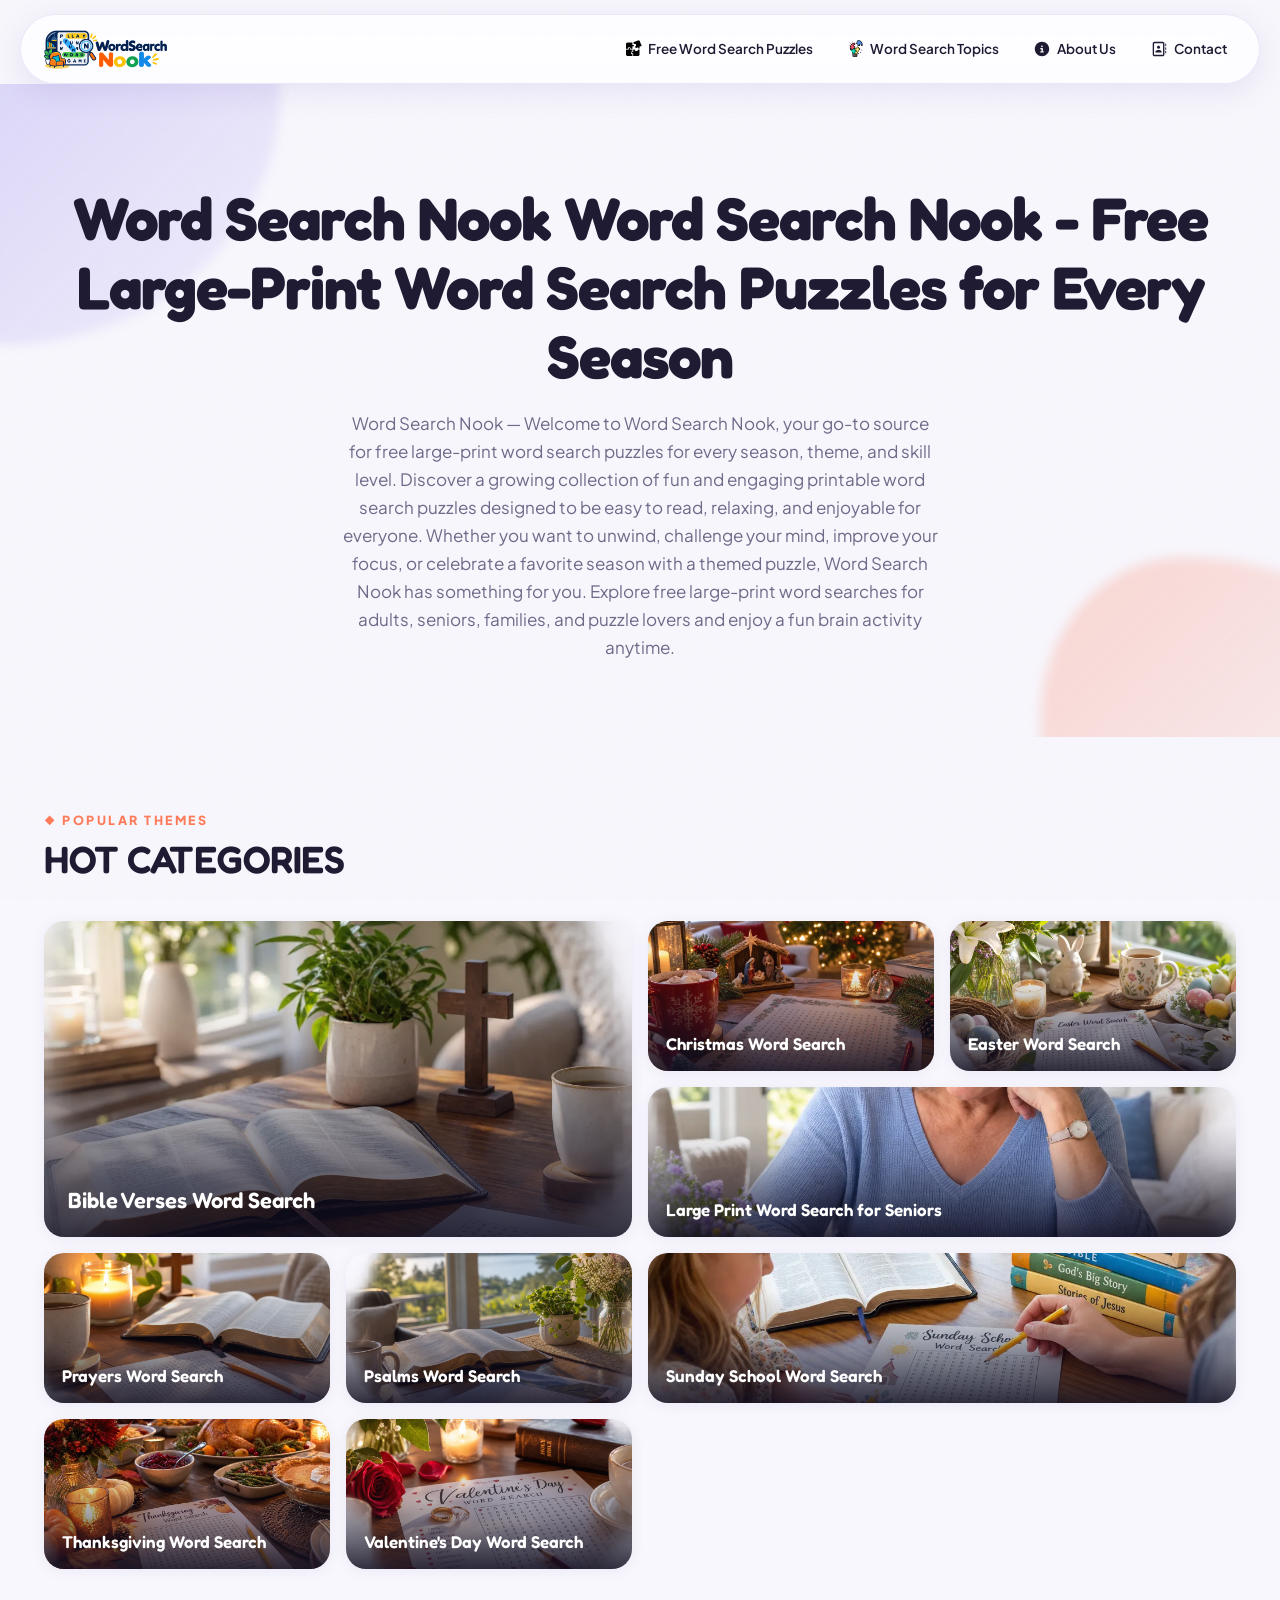
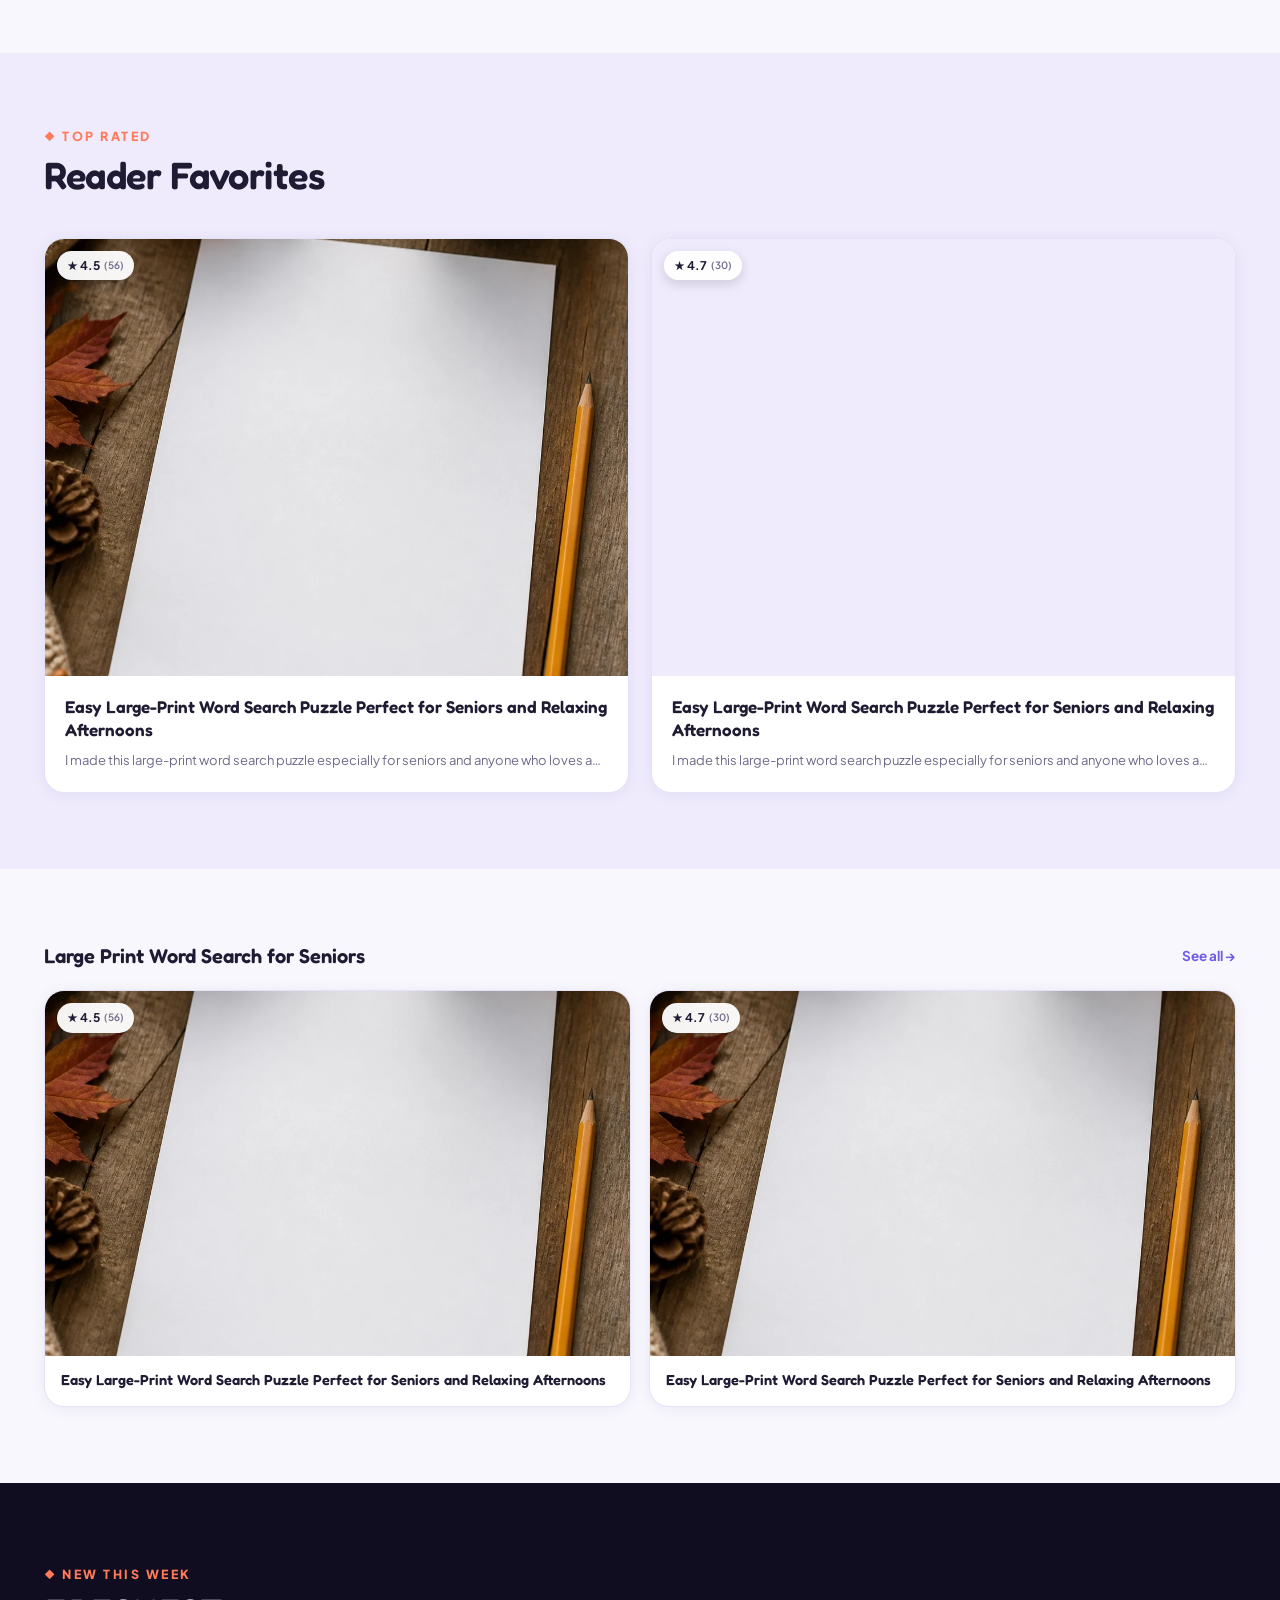
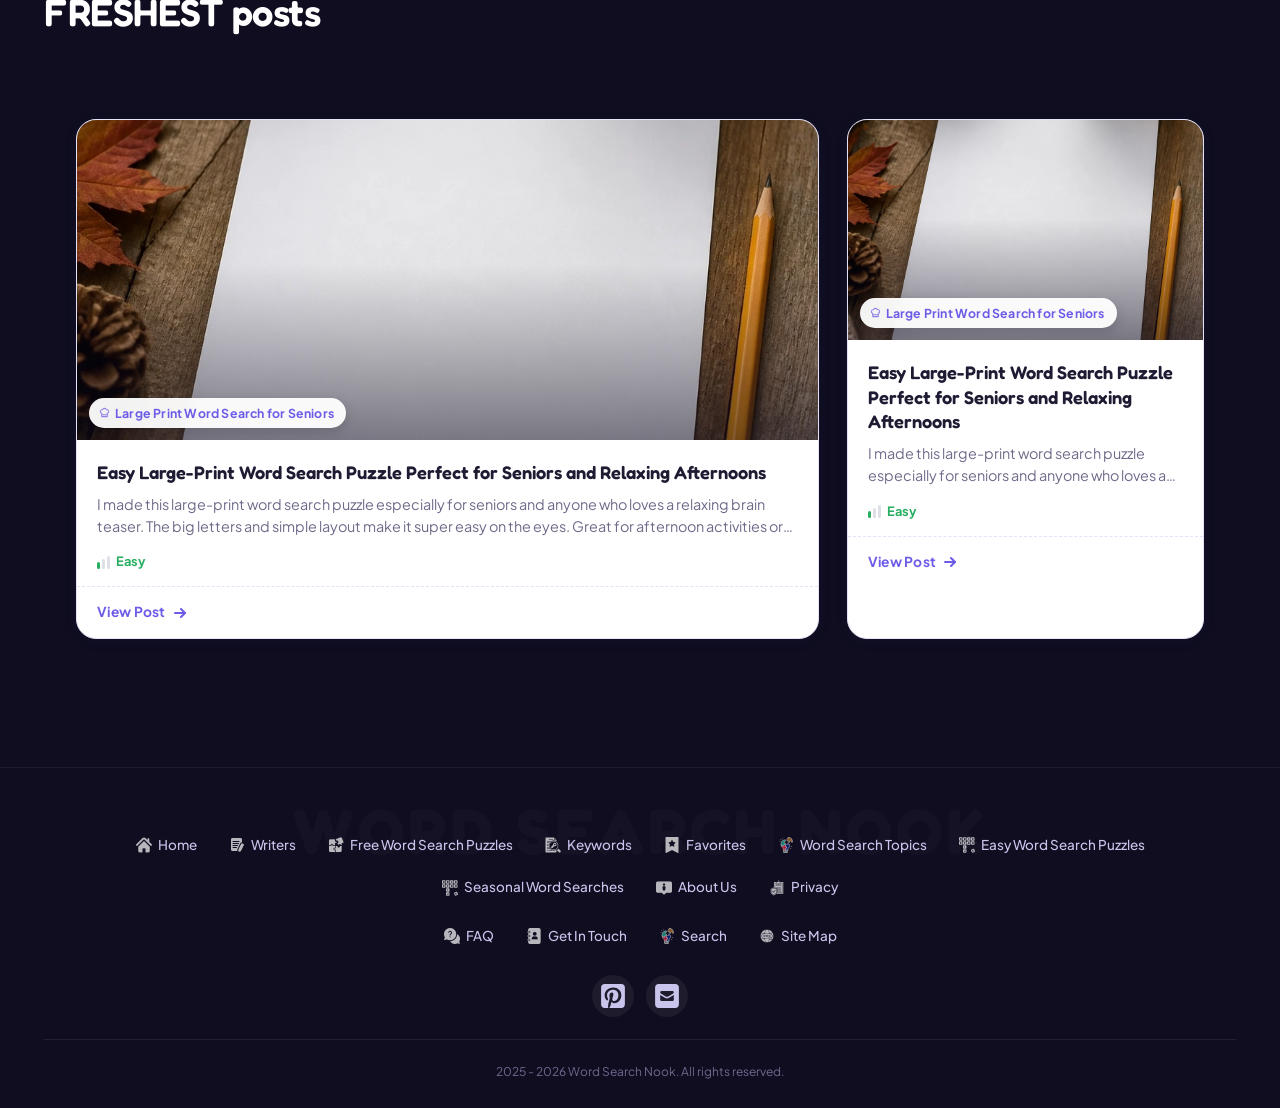
==== commit 8d8281e6: "Update from web: 2026-08-26 15:10:42" ====
--- a/base.html
+++ b/base.html
@@ -107,7 +107,7 @@
                 <a href="?page=about"><img src="img/writing.webp" alt="Writers">Writers</a>
                 <a href="?page=posts"><img src="img/topics.webp" alt="Topics">Free Word Search Puzzles</a>
                 <a href="?page=posts-category"><img src="img/keyword.webp" alt="Keywords">Keywords</a>
-                <a href="?page=posts-category"><img src="img/favorite.webp" alt="Favorites">Large-Print Word Searches</a>
+                <a href="?page=posts-category"><img src="img/favorite.webp" alt="Favorites">Favorites</a>
                 <a href="?page=posts-category"><img src="img/discover.webp" alt="Discover">Word Search Topics</a>
                 <a href="?page=posts-category"><img src="img/recipes.webp" alt="Posts">Easy Word Search Puzzles</a>
                 <a href="?page=posts"><img src="img/recipes.webp" alt="Recipes">Seasonal Word Searches</a>
--- a/tasty.css
+++ b/tasty.css
@@ -1,1332 +1,1508 @@
-/* ═══════════════════════════════════════════════════
-   TASTY.CSS — Warm Food Magazine Design
-   Swap with style.css in base.html to change look
-   ═══════════════════════════════════════════════════ */
-
-/* ── Google Fonts ── */
-@import url('https://fonts.googleapis.com/css2?family=Playfair+Display:ital,wght@0,400;0,700;0,900;1,400&family=DM+Sans:wght@300;400;500;600&display=swap');
-
-/* ── Variables ── */
+/* ════════════════════════════════════════════════════════════════
+   TASTY.CSS — Word Search Nook · 2026 Modern Redesign
+   Not a recolor: floating glass nav, blob hero, bento-grid categories,
+   magazine-style featured cards, grain texture, gradient-outline pills,
+   tilt-on-hover cards. Drop-in replacement — same selectors as before.
+   ════════════════════════════════════════════════════════════════ */
+
+@import url('https://fonts.googleapis.com/css2?family=Fredoka:wght@400;500;600;700&family=Plus+Jakarta+Sans:wght@400;500;600;700;800&display=swap');
+
 :root {
-    --primary:    #C4622D;   /* terracotta */
-    --primary-dk: #9B4520;
-    --accent:     #D97706;   /* warm amber */
-    --cream:      #FFFBF5;
-    --cream2:     #FFF3E8;
-    --bark:       #2D1A0E;   /* deep espresso text */
-    --muted:      #8A7060;
-    --border:     #EDD9C8;
-    --card-bg:    #ffffff;
-    --radius:     4px;
-    --shadow:     0 2px 12px rgba(45,26,14,.08);
-    --shadow-lg:  0 8px 32px rgba(45,26,14,.13);
-}
-
-/* ── Reset ── */
-*, *::before, *::after { margin:0; padding:0; box-sizing:border-box; }
+  --primary: #6C5CE7;
+  --primary-dk: #5344c9;
+  --accent: #FF7A59;
+  --accent-dk: #ec6142;
+  --teal: #14B8A6;
+  --ink: #0F0D1F;          /* near-black for dark bands */
+  --cream: #F8F7FD;
+  --cream2: #EFEBFC;
+  --bark: #1E1B33;
+  --muted: #6E6B8A;
+  --border: #E5E1F7;
+  --card-bg: #ffffff;
+  --radius: 20px;
+  --radius-sm: 12px;
+  --radius-lg: 28px;
+  --shadow: 0 2px 14px rgba(76, 60, 160, .08);
+  --shadow-lg: 0 20px 48px rgba(76, 60, 160, .18);
+  --gradient: linear-gradient(135deg, var(--primary) 0%, #8B5CF6 55%, var(--accent) 130%);
+  --gradient-soft: linear-gradient(135deg, rgba(108,92,231,.12), rgba(255,122,89,.12));
+}
+
+*, *::before, *::after { margin: 0; padding: 0; box-sizing: border-box; }
+
+html { scroll-behavior: smooth; }
 
 body {
-    font-family: 'DM Sans', system-ui, sans-serif;
-    background: var(--cream);
-    color: var(--bark);
-    line-height: 1.65;
-    font-size: 16px;
-}
-
-h1,h2,h3,h4,h5,h6 {
-    font-family: 'Playfair Display', Georgia, serif;
-    line-height: 1.15;
-    color: var(--bark);
-    font-weight: 700;
-}
-
-p, li, span, div { font-family: 'DM Sans', sans-serif; }
+  position: relative;
+  font-family: 'Plus Jakarta Sans', system-ui, sans-serif;
+  background: var(--cream);
+  color: var(--bark);
+  line-height: 1.65;
+  font-size: 16px;
+  -webkit-font-smoothing: antialiased;
+  overflow-x: hidden;
+}
+
+/* film-grain texture over the whole site — the thing that makes flat
+   color fields feel tactile instead of "just CSS" */
+body::after {
+  content: '';
+  position: fixed;
+  inset: 0;
+  pointer-events: none;
+  z-index: 2;
+  opacity: .035;
+  mix-blend-mode: multiply;
+  background-image: url("data:image/svg+xml,%3Csvg xmlns='http://www.w3.org/2000/svg' width='120' height='120'%3E%3Cfilter id='n'%3E%3CfeTurbulence type='fractalNoise' baseFrequency='0.9' numOctaves='2' stitchTiles='stitch'/%3E%3C/filter%3E%3Crect width='100%25' height='100%25' filter='url(%23n)'/%3E%3C/svg%3E");
+}
+
+h1, h2, h3, h4, h5, h6 {
+  font-family: 'Fredoka', system-ui, sans-serif;
+  line-height: 1.15;
+  color: var(--bark);
+  font-weight: 600;
+}
 
 a { color: inherit; text-decoration: none; }
-
 img { display: block; max-width: 100%; }
 
-.container {
-    max-width: 1200px;
-    margin: 0 auto;
-    padding: 0 24px;
-}
-
-/* ══════════════════════════════════════
-   HEADER
-══════════════════════════════════════ */
+.container { max-width: 1240px; margin: 0 auto; padding: 0 24px; }
+
+/* ══════════════════════════════════════════════
+   HEADER — detached floating glass bar
+   ══════════════════════════════════════════════ */
 .header {
-    background: var(--card-bg);
-    border-bottom: 3px solid var(--primary);
-    position: sticky;
-    top: 0;
-    z-index: 100;
+  background: transparent;
+  border-bottom: none;
+  position: sticky;
+  top: 0;
+  z-index: 100;
+  padding: 14px 0 0;
 }
 
 .header .container {
-    display: flex;
-    justify-content: space-between;
-    align-items: center;
-    padding: 10px 24px;
-    gap: 20px;
+  display: flex;
+  justify-content: space-between;
+  align-items: center;
+  gap: 20px;
+  padding: 10px 16px 10px 20px;
+  background: rgba(255, 255, 255, .78);
+  backdrop-filter: blur(18px) saturate(180%);
+  -webkit-backdrop-filter: blur(18px) saturate(180%);
+  border: 1px solid rgba(229, 225, 247, .8);
+  border-radius: 999px;
+  box-shadow: 0 8px 30px rgba(76, 60, 160, .1);
+  max-width: 1240px;
+}
+
+
+button.search-btn {
+    display: none;
 }
 
 .logo a { display: flex; align-items: center; gap: 10px; }
-.logo img { height: 42px; width: auto; }
+.logo img { height: 48px; width: auto; }
 
 .logo h2 {
-    font-family: 'Playfair Display', serif;
-    font-size: 22px;
-    font-weight: 900;
-    color: var(--primary);
-    letter-spacing: -0.5px;
-}
-
-.nav {
-    display: flex;
-    gap: 6px;
-    align-items: center;
-}
-
-nav.nav img {
-    width: 17px;
-}
+  font-family: 'Fredoka', sans-serif;
+  font-size: 20px;
+  font-weight: 700;
+  color: var(--primary);
+  letter-spacing: -0.3px;
+}
+
+
+.nutrition-label {
+    display: none;
+}
+
+section#nutrition p {
+    display: none;
+}
+
+.nav { display: flex; gap: 2px; align-items: center; }
+
+nav.nav img { width: 17px; }
 
 .nav a {
-    display: flex;
-    align-items: center;
-    gap: 6px;
-    padding: 8px 14px;
-    border-radius: 30px;
-    font-size: 14px;
-    font-weight: 500;
-    color: var(--bark);
-    transition: background .2s, color .2s;
-}
-
-.nav a:hover, .nav a.active {
-    background: var(--primary);
-    color: #fff;
-}
+  position: relative;
+  display: flex;
+  align-items: center;
+  gap: 6px;
+  padding: 10px 16px;
+  border-radius: 999px;
+  font-size: 13.5px;
+  font-weight: 600;
+  color: var(--bark);
+  transition: color .2s ease;
+}
+
+.nav a::before {
+  content: '';
+  position: absolute;
+  inset: 0;
+  border-radius: 999px;
+  background: var(--gradient);
+  opacity: 0;
+  transform: scale(.85);
+  transition: opacity .2s ease, transform .2s ease;
+  z-index: -1;
+}
+
+.nav a:hover, .nav a.active { color: #fff; }
+.nav a:hover::before, .nav a.active::before { opacity: 1; transform: scale(1); }
 
 .nav a svg { width: 18px; }
 .nav a svg path { fill: currentColor; }
 
 .search-btn {
-    background: var(--cream2);
-    border: 1px solid var(--border);
-    border-radius: 50%;
-    width: 38px;
-    height: 38px;
-    cursor: pointer;
-    font-size: 15px;
-    transition: background .2s;
-    display: flex; align-items: center; justify-content: center;
-}
-.search-btn:hover { background: var(--primary); color: #fff; }
-
-/* ══════════════════════════════════════
-   HERO
-══════════════════════════════════════ */
+  background: var(--ink);
+  border: none;
+  border-radius: 50%;
+  width: 38px;
+  height: 38px;
+  cursor: pointer;
+  color: #fff;
+  font-size: 14px;
+  transition: transform .2s ease;
+  display: flex; align-items: center; justify-content: center;
+}
+.search-btn:hover { transform: rotate(90deg); }
+
+/* ══════════════════════════════════════════════
+   HERO — blob decorations + kicker + big display type
+   ══════════════════════════════════════════════ */
 .hero {
-    background: linear-gradient(135deg, var(--cream2) 0%, #FDE8D0 100%);
-    padding: 70px 0 50px;
-    text-align: center;
-    border-bottom: 1px solid var(--border);
-    opacity: 1 !important;
-    transform: none !important;
-}
+  position: relative;
+  background: var(--cream);
+  padding: 100px 0 76px;
+  text-align: center;
+  overflow: hidden;
+  opacity: 1 !important;
+  transform: none !important;
+}
+
+.hero::before, .hero::after {
+  content: '';
+  position: absolute;
+  border-radius: 40% 60% 65% 35% / 45% 40% 60% 55%;
+  filter: blur(6px);
+  z-index: 0;
+}
+
+.hero::before {
+  width: 420px; height: 420px;
+  top: -160px; left: -140px;
+  background: linear-gradient(135deg, rgba(108,92,231,.28), rgba(139,92,246,.05));
+  animation: blobFloat 14s ease-in-out infinite;
+}
+
+.hero::after {
+  width: 360px; height: 360px;
+  bottom: -180px; right: -120px;
+  background: linear-gradient(135deg, rgba(255,122,89,.26), rgba(255,122,89,.04));
+  animation: blobFloat 18s ease-in-out infinite reverse;
+}
+
+@keyframes blobFloat {
+  0%, 100% { transform: translate(0,0) rotate(0deg) scale(1); }
+  50% { transform: translate(20px,-24px) rotate(12deg) scale(1.06); }
+}
+
+.hero .container { position: relative; z-index: 1; }
 
 .hero h1 {
-    font-size: clamp(32px, 5vw, 58px);
-    font-weight: 900;
-    color: var(--bark);
-    margin-bottom: 16px;
-    letter-spacing: -1px;
+  position: relative;
+  font-size: clamp(34px, 5.4vw, 60px);
+  font-weight: 700;
+  color: var(--bark);
+  margin-bottom: 18px;
+  letter-spacing: -1px;
 }
 
 .hero h1 em {
-    font-style: italic;
-    color: var(--primary);
+  font-style: normal;
+  background: var(--gradient);
+  -webkit-background-clip: text;
+  background-clip: text;
+  color: transparent;
 }
 
 .hero p {
-    font-size: 17px;
-    color: var(--muted);
-    max-width: 580px;
-    margin: 0 auto;
-}
-
-/* ══════════════════════════════════════
-   SECTION HEADINGS
-══════════════════════════════════════ */
+  position: relative;
+  font-size: 17px;
+  color: var(--muted);
+  max-width: 600px;
+  margin: 0 auto;
+}
+
+/* ══════════════════════════════════════════════
+   SECTION HEADINGS — kicker label + big serif-free display
+   ══════════════════════════════════════════════ */
 .categories h2,
 .fresh-posts h2,
 .favorite-picks h2,
 .posts-hero h1,
 .about-hero h1,
 .contact-hero h1 {
-    font-family: 'Playfair Display', serif;
-    font-size: clamp(24px, 3vw, 36px);
-    color: var(--bark);
-    position: relative;
-    padding-bottom: 14px;
-    margin-bottom: 36px;
-}
-
-.categories h2::after,
-.fresh-posts h2::after,
-.favorite-picks h2::after {
-    content: '';
-    position: absolute;
-    bottom: 0;
-    left: 0;
-    width: 52px;
-    height: 3px;
-    background: var(--primary);
-    border-radius: 2px;
-}
-
-/* ══════════════════════════════════════
-   CATEGORIES
-══════════════════════════════════════ */
-.categories { padding: 64px 0; }
+  font-family: 'Fredoka', sans-serif;
+  font-size: clamp(26px, 3.2vw, 38px);
+  font-weight: 600;
+  color: var(--bark);
+  position: relative;
+  padding-bottom: 0;
+  margin-bottom: 40px;
+  letter-spacing: -0.5px;
+}
+
+.categories h2::before,
+.fresh-posts h2::before,
+.favorite-picks h2::before,
+.posts-hero h1::before,
+.about-hero h1::before,
+.contact-hero h1::before {
+  display: block;
+  font-family: 'Plus Jakarta Sans', sans-serif;
+  font-size: 12.5px;
+  font-weight: 800;
+  letter-spacing: 2.5px;
+  text-transform: uppercase;
+  color: var(--accent);
+  margin-bottom: 10px;
+}
+
+.categories h2::before { content: '◆ Popular Themes'; }
+.fresh-posts h2::before { content: '◆ New This Week'; }
+.favorite-picks h2::before { content: '◆ Reader Favorites'; }
+.posts-hero h1::before { content: '◆ Full Library'; }
+.about-hero h1::before { content: '◆ Our Story'; }
+.contact-hero h1::before { content: '◆ Get In Touch'; }
+
+/* ══════════════════════════════════════════════
+   CATEGORIES — bento grid, mixed tile sizes
+   ══════════════════════════════════════════════ */
+.categories { padding: 76px 0 84px; }
 
 .categories-grid {
-    display: grid;
-    grid-template-columns: repeat(auto-fit, minmax(260px, 1fr));
-    gap: 18px;
-}
+  display: grid;
+  grid-template-columns: repeat(4, 1fr);
+  grid-auto-rows: 150px;
+  gap: 16px;
+}
+
+.category-card:nth-child(1) { grid-column: span 2; grid-row: span 2; }
+.category-card:nth-child(4) { grid-column: span 2; }
+.category-card:nth-child(7) { grid-column: span 2; }
 
 .category-card {
-    position: relative;
-    border-radius: var(--radius);
-    overflow: hidden;
-    aspect-ratio: 4/3;
-    cursor: pointer;
-    opacity: 1 !important;
-    transform: none !important;
+  position: relative;
+  border-radius: var(--radius);
+  overflow: hidden;
+  cursor: pointer;
+  box-shadow: var(--shadow);
+  transition: transform .35s cubic-bezier(.2,.8,.2,1), box-shadow .35s ease, border-radius .35s ease;
+  opacity: 1 !important;
+  transform: none !important;
+}
+
+.category-card:hover {
+  transform: translateY(-6px) rotate(-.6deg);
+  box-shadow: var(--shadow-lg);
+  border-radius: 30px 14px 30px 14px;
 }
 
 .category-card img {
-    width: 100%;
-    height: 100%;
-    object-fit: cover;
-    transition: transform .5s ease;
-}
-
-.category-card:hover img { transform: scale(1.06); }
+  width: 100%;
+  height: 100%;
+  object-fit: cover;
+  transition: transform .6s ease;
+}
+
+.category-card:hover img { transform: scale(1.1); }
 
 .category-card h3 {
-    position: absolute;
-    inset: 0;
-    display: flex;
-    align-items: flex-end;
-    padding: 20px;
-    font-size: 20px;
-    font-weight: 700;
-    color: #fff;
-    background: linear-gradient(0deg, rgba(45,26,14,.75) 0%, transparent 60%);
-    margin: 0;
-}
-
-/* ══════════════════════════════════════
-   POST CARDS
-══════════════════════════════════════ */
+  position: absolute;
+  inset: 0;
+  display: flex;
+  align-items: flex-end;
+  padding: 18px;
+  font-size: 17px;
+  font-weight: 600;
+  color: #fff;
+  background: linear-gradient(0deg, rgba(15,13,31,.85) 0%, rgba(15,13,31,.15) 55%, transparent 75%);
+  margin: 0;
+}
+
+.category-card:nth-child(1) h3 { font-size: 22px; padding: 24px; }
+
+/* ══════════════════════════════════════════════
+   FRESH POSTS — magazine layout, first card featured
+   ══════════════════════════════════════════════ */
 .fresh-posts {
-    padding: 64px 0;
-    background: var(--cream2);
-}
+  padding: 84px 0;
+  background: var(--ink);
+  position: relative;
+}
+
+.fresh-posts h2, .fresh-posts h2::before { color: #fff; }
+.fresh-posts h2::before { color: var(--accent); }
 
 .posts-grid {
-    display: grid;
-    grid-template-columns: repeat(auto-fit, minmax(260px, 1fr));
-    gap: 22px;
-    margin-bottom: 40px;
-}
+  display: grid;
+  grid-template-columns: repeat(auto-fill, minmax(260px, 1fr));
+  grid-auto-flow: dense;
+  gap: 22px;
+  margin-bottom: 40px;
+}
+
+.post-card:nth-child(1) { grid-column: span 2; grid-row: span 2; }
+.post-card:nth-child(1) img { height: 100%; min-height: 280px; }
+.post-card:nth-child(1) .post-info h3 { font-size: 24px; }
 
 .post-card {
-    background: var(--card-bg);
-    border-radius: var(--radius);
-    overflow: hidden;
-    border: 1px solid var(--border);
-    box-shadow: var(--shadow);
-    cursor: pointer;
-    transition: transform .25s, box-shadow .25s;
-    opacity: 1 !important;
-    transform: none !important;
+  background: #17142B;
+  border-radius: var(--radius);
+  overflow: hidden;
+  border: 1px solid rgba(255,255,255,.08);
+  box-shadow: var(--shadow);
+  cursor: pointer;
+  transition: transform .3s cubic-bezier(.2,.8,.2,1), box-shadow .3s ease;
+  opacity: 1 !important;
+  transform: none !important;
+  display: flex;
+  flex-direction: column;
 }
 
 .post-card:hover {
-    transform: translateY(-4px);
-    box-shadow: var(--shadow-lg);
+  transform: translateY(-6px);
+  box-shadow: 0 24px 50px rgba(0,0,0,.4);
 }
 
 .post-card img {
-    width: 100%;
-    height: 200px;
-    object-fit: cover;
+  width: 100%;
+  height: 190px;
+  object-fit: cover;
 }
 
 .post-card h3 {
-    font-size: 18px;
-    font-weight: 700;
-    color: var(--bark);
-    margin: 14px 16px 8px;
-    line-height: 1.3;
-}
-
-/* Category pill on card */
+  font-size: 17px;
+  font-weight: 600;
+  color: #fff;
+  margin: 14px 16px 8px;
+  line-height: 1.3;
+}
+
 .post-card .post-category {
-    display: inline-block;
-    background: var(--cream2);
-    color: var(--primary);
-    font-size: 11px;
-    font-weight: 600;
-    text-transform: uppercase;
-    letter-spacing: .06em;
-    padding: 3px 10px;
-    border-radius: 20px;
-    margin: 0 16px 10px;
-    border: 1px solid var(--border);
-}
-
-.post-info { padding: 0 16px 16px; }
+  display: inline-block;
+  background: rgba(108,92,231,.22);
+  color: #B8ADF7;
+  font-size: 10.5px;
+  font-weight: 700;
+  text-transform: uppercase;
+  letter-spacing: .07em;
+  padding: 4px 12px;
+  border-radius: 999px;
+  margin: 0 16px 10px;
+}
+
+.post-info { padding: 0 16px 18px; flex: 1; }
 
 .post-info h3 {
-    font-size: 19px;
-    font-weight: 700;
-    color: var(--bark);
-    margin: 0 0 8px;
-    line-height: 1.3;
+  font-size: 18px;
+  font-weight: 600;
+  color: #fff;
+  margin: 0 0 8px;
+  line-height: 1.3;
 }
 
 .post-info p {
-    font-size: 14px;
-    color: var(--muted);
-    line-height: 1.55;
-    margin-bottom: 12px;
+  font-size: 13.5px;
+  color: #9C97BC;
+  line-height: 1.55;
+  margin-bottom: 12px;
 }
 
 .post-meta {
-    display: flex;
-    justify-content: space-between;
-    font-size: 12px;
-    color: var(--muted);
-    border-top: 1px solid var(--border);
-    padding-top: 10px;
-}
-
-.post-meta span {
-    display: flex;
-    align-items: center;
-    gap: 5px;
-}
-
-/* ══════════════════════════════════════
-   FAVORITE PICKS
-══════════════════════════════════════ */
-.favorite-picks { padding: 64px 0; }
+  display: flex;
+  justify-content: space-between;
+  font-size: 11.5px;
+  font-weight: 600;
+  color: #7A759B;
+  border-top: 1px solid rgba(255,255,255,.08);
+  padding-top: 12px;
+}
+
+.post-meta span { display: flex; align-items: center; gap: 5px; }
+
+/* ══════════════════════════════════════════════
+   FAVORITE PICKS (legacy selectors — kept in case this
+   markup variant is ever used again)
+   ══════════════════════════════════════════════ */
+.favorite-picks { padding: 84px 0; }
 
 .picks-grid {
-    display: grid;
-    grid-template-columns: repeat(auto-fit, minmax(160px, 1fr));
-    gap: 16px;
+  display: grid;
+  grid-template-columns: repeat(auto-fit, minmax(160px, 1fr));
+  gap: 16px;
 }
 
 .pick-card {
-    background: var(--card-bg);
-    border-radius: var(--radius);
-    overflow: hidden;
-    border: 1px solid var(--border);
-    cursor: pointer;
-    transition: transform .2s, box-shadow .2s;
-    text-align: center;
-    opacity: 1 !important;
-    transform: none !important;
+  background: var(--card-bg);
+  border-radius: var(--radius-sm);
+  overflow: hidden;
+  border: 1px solid var(--border);
+  cursor: pointer;
+  transition: transform .25s ease, box-shadow .25s ease, rotate .25s ease;
+  text-align: center;
+  opacity: 1 !important;
+  transform: none !important;
 }
 
 .pick-card:hover {
-    transform: translateY(-3px);
-    box-shadow: var(--shadow-lg);
+  transform: translateY(-5px) rotate(1deg);
+  box-shadow: var(--shadow-lg);
 }
 
 .pick-card img { width: 100%; height: 140px; object-fit: cover; }
 
 .pick-card h4 {
-    font-size: 13px;
-    font-weight: 600;
-    color: var(--bark);
-    padding: 10px 10px 12px;
-    line-height: 1.3;
-}
-
-/* ══════════════════════════════════════
-   FILTER BUTTONS
-══════════════════════════════════════ */
+  font-size: 12.5px;
+  font-weight: 600;
+  color: var(--bark);
+  padding: 12px 10px 14px;
+  line-height: 1.3;
+}
+
+/* ══════════════════════════════════════════════
+   READER FAVORITES (.best-posts) — the actual markup
+   the site renders on the home page for this section
+   ══════════════════════════════════════════════ */
+.best-posts { padding: 76px 0; background: var(--cream2); }
+
+.best-posts h2 {
+  font-family: 'Fredoka', sans-serif;
+  font-size: clamp(26px, 3.2vw, 38px);
+  font-weight: 600;
+  position: relative;
+  margin-bottom: 40px;
+  letter-spacing: -0.5px;
+}
+
+.best-posts h2::before {
+  display: block;
+  font-family: 'Plus Jakarta Sans', sans-serif;
+  font-size: 12.5px;
+  font-weight: 800;
+  letter-spacing: 2.5px;
+  text-transform: uppercase;
+  color: var(--accent);
+  margin-bottom: 10px;
+  content: '◆ Top Rated';
+}
+
+.best-posts-row {
+  display: grid;
+  grid-template-columns: repeat(auto-fit, minmax(240px, 1fr));
+  gap: 22px;
+}
+
+/* ══════════════════════════════════════════════
+   LATEST BY CATEGORY (.latest-by-category)
+   ══════════════════════════════════════════════ */
+.latest-by-category { padding: 76px 0; }
+
+.hs-latest-group { margin-bottom: 48px; }
+.hs-latest-group:last-child { margin-bottom: 0; }
+
+.hs-latest-group__head {
+  display: flex;
+  align-items: center;
+  justify-content: space-between;
+  gap: 16px;
+  margin-bottom: 22px;
+}
+
+.hs-latest-group__head h3 {
+  font-family: 'Fredoka', sans-serif;
+  font-size: 20px;
+  font-weight: 600;
+  color: var(--bark);
+  margin: 0;
+}
+
+.hs-latest-group__more {
+  display: inline-flex;
+  align-items: center;
+  gap: 6px;
+  font-size: 13.5px;
+  font-weight: 700;
+  color: var(--primary);
+  white-space: nowrap;
+  transition: gap .2s ease, color .2s ease;
+}
+.hs-latest-group__more:hover { gap: 10px; color: var(--primary-dk); }
+
+.hs-latest-group__row {
+  display: grid;
+  grid-template-columns: repeat(auto-fit, minmax(200px, 1fr));
+  gap: 18px;
+}
+
+/* ══════════════════════════════════════════════
+   SHARED CARD COMPONENT (.hs-card) — powers both
+   Reader Favorites (--best) and Latest by Category (--compact)
+   ══════════════════════════════════════════════ */
+.hs-card {
+  display: block;
+  background: var(--card-bg);
+  border-radius: var(--radius);
+  overflow: hidden;
+  border: 1px solid var(--border);
+  box-shadow: var(--shadow);
+  transition: transform .3s cubic-bezier(.2,.8,.2,1), box-shadow .3s ease;
+}
+.hs-card:hover { transform: translateY(-6px); box-shadow: var(--shadow-lg); }
+
+.hs-card__img {
+  position: relative;
+  width: 100%;
+  aspect-ratio: 4 / 3;
+  overflow: hidden;
+  background: var(--cream2);
+}
+.hs-card__img img { width: 100%; height: 100%; object-fit: cover; display: block; }
+.hs-card__img svg { width: 100%; height: 100%; display: block; }
+.hs-card__img rect { fill: var(--cream2); }
+.hs-card__img text { fill: var(--muted); font-size: 13px; font-family: 'Plus Jakarta Sans', sans-serif; }
+
+.hs-card__badge {
+  position: absolute;
+  top: 12px; left: 12px;
+  z-index: 2;
+  display: inline-flex;
+  align-items: center;
+  gap: 4px;
+  background: rgba(255,255,255,.95);
+  color: var(--bark);
+  font-size: 12px;
+  font-weight: 700;
+  padding: 5px 10px;
+  border-radius: 999px;
+  backdrop-filter: blur(6px);
+  box-shadow: 0 4px 12px rgba(15,13,31,.15);
+}
+.hs-card__badge small { color: var(--muted); font-weight: 600; }
+
+.hs-card__body { padding: 18px 18px 20px; }
+
+.hs-card__title {
+  display: -webkit-box;
+  -webkit-line-clamp: 2;
+  -webkit-box-orient: vertical;
+  overflow: hidden;
+  font-family: 'Fredoka', sans-serif;
+  font-size: 16px;
+  font-weight: 600;
+  color: var(--bark);
+  line-height: 1.35;
+  margin-bottom: 8px;
+  transition: color .2s ease;
+}
+.hs-card:hover .hs-card__title { color: var(--primary); }
+
+.hs-card__desc {
+  display: -webkit-box;
+  -webkit-line-clamp: 2;
+  -webkit-box-orient: vertical;
+  overflow: hidden;
+  font-size: 13px;
+  color: var(--muted);
+  line-height: 1.55;
+}
+
+.hs-card--best .hs-card__body { padding: 20px 20px 22px; }
+.hs-card--best .hs-card__title { font-size: 17px; }
+
+.hs-card--compact .hs-card__img { aspect-ratio: 16 / 10; }
+.hs-card--compact .hs-card__body { padding: 14px 16px 16px; }
+.hs-card--compact .hs-card__title { font-size: 14.5px; margin-bottom: 0; }
+.hs-card--compact .hs-card__desc { display: none; }
+
+/* ══════════════════════════════════════════════
+   FILTER / PAGINATION — gradient-outline pills
+   ══════════════════════════════════════════════ */
 .post-filters {
-    display: flex;
-    justify-content: center;
-    flex-wrap: wrap;
-    gap: 10px;
-    margin-bottom: 36px;
+  display: flex;
+  justify-content: center;
+  flex-wrap: wrap;
+  gap: 10px;
+  margin-bottom: 40px;
 }
 
 .filter-btn {
-    padding: 9px 20px;
-    border: 1.5px solid var(--border);
-    background: var(--card-bg);
-    color: var(--bark);
-    border-radius: 30px;
-    cursor: pointer;
-    font-size: 14px;
-    font-weight: 500;
-    transition: all .2s;
+  padding: 10px 22px;
+  border: 1.5px solid var(--border);
+  background: var(--card-bg);
+  color: var(--bark);
+  border-radius: 999px;
+  cursor: pointer;
+  font-size: 13.5px;
+  font-weight: 600;
+  transition: all .2s ease;
 }
 
 .filter-btn:hover,
 .filter-btn.active {
-    background: var(--primary);
-    color: #fff;
-    border-color: var(--primary);
-}
-
-/* ══════════════════════════════════════
-   POSTS PAGE
-══════════════════════════════════════ */
+  background: var(--gradient);
+  color: #fff;
+  border-color: transparent;
+  box-shadow: 0 10px 22px rgba(108,92,231,.32);
+  transform: translateY(-2px);
+}
+
 .posts-hero {
-    padding: 70px 0 50px;
-    background: linear-gradient(135deg, var(--cream2) 0%, #FDE8D0 100%);
-    text-align: center;
-    border-bottom: 1px solid var(--border);
-}
-
-.posts-hero p {
-    font-size: 17px;
-    color: var(--muted);
-    margin-bottom: 36px;
-}
-
-.posts-listing { padding: 60px 0; }
+  padding: 84px 0 58px;
+  background: var(--cream2);
+  text-align: center;
+  position: relative;
+  overflow: hidden;
+}
+
+.posts-hero::before {
+  content: '';
+  position: absolute;
+  width: 300px; height: 300px;
+  top: -140px; right: 10%;
+  border-radius: 40% 60% 65% 35% / 45% 40% 60% 55%;
+  background: linear-gradient(135deg, rgba(108,92,231,.18), transparent);
+}
+
+.posts-hero p { position: relative; font-size: 17px; color: var(--muted); margin-bottom: 36px; }
+
+.posts-listing { padding: 68px 0; }
 
 .posts-listing .posts-grid {
-    grid-template-columns: repeat(auto-fit, minmax(300px, 1fr));
-    gap: 24px;
-    margin-bottom: 56px;
-}
-
-.posts-listing .post-card img { height: 230px; }
-
-/* ══════════════════════════════════════
-   PAGINATION
-══════════════════════════════════════ */
-.pagination {
-    display: flex;
-    justify-content: center;
-    align-items: center;
-    gap: 8px;
-}
+  grid-template-columns: repeat(auto-fit, minmax(300px, 1fr));
+  gap: 26px;
+  margin-bottom: 56px;
+}
+
+.posts-listing .post-card { background: var(--card-bg); border: 1px solid var(--border); }
+.posts-listing .post-card h3, .posts-listing .post-info h3 { color: var(--bark); }
+.posts-listing .post-info p { color: var(--muted); }
+.posts-listing .post-card img { height: 220px; }
+
+.pagination { display: flex; justify-content: center; align-items: center; gap: 8px; }
 
 .page-btn {
-    padding: 9px 16px;
-    border: 1.5px solid var(--border);
-    background: var(--card-bg);
-    color: var(--bark);
-    border-radius: var(--radius);
-    cursor: pointer;
-    font-size: 14px;
-    transition: all .2s;
+  padding: 10px 17px;
+  border: 1.5px solid var(--border);
+  background: var(--card-bg);
+  color: var(--bark);
+  border-radius: var(--radius-sm);
+  cursor: pointer;
+  font-size: 14px;
+  font-weight: 600;
+  transition: all .2s ease;
 }
 
 .page-btn:hover, .page-btn.active {
-    background: var(--primary);
-    color: #fff;
-    border-color: var(--primary);
+  background: var(--gradient);
+  color: #fff;
+  border-color: transparent;
 }
 
 .page-dots { color: var(--muted); }
 
-/* ══════════════════════════════════════
+/* ══════════════════════════════════════════════
    ABOUT PAGE
-══════════════════════════════════════ */
+   ══════════════════════════════════════════════ */
 .about-hero {
-    padding: 80px 0 56px;
-    background: linear-gradient(135deg, var(--cream2) 0%, #FDE8D0 100%);
-    text-align: center;
-    border-bottom: 1px solid var(--border);
-}
-
-.about-hero p { font-size: 17px; color: var(--muted); }
-
-.about-content { padding: 64px 0; }
+  padding: 90px 0 60px;
+  background: var(--cream2);
+  text-align: center;
+  position: relative;
+  overflow: hidden;
+}
+.about-hero::before {
+  content: '';
+  position: absolute;
+  width: 340px; height: 340px;
+  top: -160px; left: 5%;
+  border-radius: 40% 60% 65% 35% / 45% 40% 60% 55%;
+  background: linear-gradient(135deg, rgba(108,92,231,.18), transparent);
+}
+
+.about-hero p { position: relative; font-size: 17px; color: var(--muted); }
+
+.about-content { padding: 76px 0; }
 
 .about-grid {
-    display: grid;
-    grid-template-columns: 2fr 1fr;
-    gap: 48px;
-    align-items: start;
+  display: grid;
+  grid-template-columns: 2fr 1fr;
+  gap: 52px;
+  align-items: start;
 }
 
 .about-text h2 {
-    font-size: 26px;
-    color: var(--bark);
-    margin: 28px 0 12px;
+  font-size: 25px;
+  font-weight: 600;
+  color: var(--bark);
+  margin: 30px 0 12px;
+  padding-left: 16px;
+  border-left: 4px solid var(--accent);
 }
 .about-text h2:first-child { margin-top: 0; }
 
 .about-text p { color: var(--muted); line-height: 1.7; margin-bottom: 18px; }
-
 .about-text ul { color: var(--muted); padding-left: 18px; }
 .about-text li { margin-bottom: 8px; }
 
 .about-image img {
-    width: 100%;
-    border-radius: var(--radius);
-    box-shadow: var(--shadow-lg);
-}
-
-.team-section { padding: 64px 0; background: var(--cream2); }
-.team-section h2 { text-align: center; font-size: 32px; margin-bottom: 40px; }
+  width: 100%;
+  border-radius: var(--radius-lg);
+  box-shadow: var(--shadow-lg);
+  rotate: -1.5deg;
+}
+
+.team-section { padding: 76px 0; background: var(--ink); }
+.team-section h2 { text-align: center; font-size: 32px; font-weight: 600; margin-bottom: 44px; color: #fff; }
 
 .team-grid {
-    display: grid;
-    grid-template-columns: repeat(auto-fit, minmax(240px, 1fr));
-    gap: 24px;
+  display: grid;
+  grid-template-columns: repeat(auto-fit, minmax(230px, 1fr));
+  gap: 22px;
 }
 
 .team-member {
-    text-align: center;
-    background: var(--card-bg);
-    padding: 30px 20px;
-    border-radius: var(--radius);
-    border: 1px solid var(--border);
-    box-shadow: var(--shadow);
-    opacity: 1 !important;
-    transform: none !important;
-}
+  text-align: center;
+  background: #17142B;
+  padding: 34px 20px;
+  border-radius: var(--radius);
+  border: 1px solid rgba(255,255,255,.08);
+  transition: transform .25s ease;
+  opacity: 1 !important;
+  transform: none !important;
+}
+
+.team-member:hover { transform: translateY(-6px) rotate(-1deg); }
 
 .team-member img {
-    width: 120px; height: 120px;
-    border-radius: 50%;
-    object-fit: cover;
-    margin: 0 auto 18px;
-    border: 3px solid var(--primary);
-}
-
-.team-member h3 { font-size: 18px; color: var(--bark); margin-bottom: 6px; }
-.team-member p { color: var(--muted); font-style: italic; font-size: 14px; }
-
-/* ══════════════════════════════════════
+  width: 108px; height: 108px;
+  border-radius: 50%;
+  object-fit: cover;
+  margin: 0 auto 18px;
+  padding: 3px;
+  background: var(--gradient);
+}
+
+.team-member h3 { font-size: 17px; font-weight: 600; color: #fff; margin-bottom: 6px; }
+.team-member p { color: #9C97BC; font-size: 13.5px; }
+
+/* ══════════════════════════════════════════════
    CONTACT PAGE
-══════════════════════════════════════ */
+   ══════════════════════════════════════════════ */
 .contact-hero {
-    padding: 80px 0 56px;
-    background: linear-gradient(135deg, var(--cream2) 0%, #FDE8D0 100%);
-    text-align: center;
-    border-bottom: 1px solid var(--border);
-}
-.contact-hero p { font-size: 17px; color: var(--muted); }
-
-.contact-content { padding: 64px 0; }
-
-.contact-grid {
-    display: grid;
-    grid-template-columns: 2fr 1fr;
-    gap: 56px;
-}
-
-.contact-form-section h2 { font-size: 26px; margin-bottom: 28px; }
+  padding: 90px 0 60px;
+  background: var(--cream2);
+  text-align: center;
+  position: relative;
+  overflow: hidden;
+}
+.contact-hero::before {
+  content: '';
+  position: absolute;
+  width: 300px; height: 300px;
+  top: -140px; right: 8%;
+  border-radius: 40% 60% 65% 35% / 45% 40% 60% 55%;
+  background: linear-gradient(135deg, rgba(20,184,166,.2), transparent);
+}
+.contact-hero p { position: relative; font-size: 17px; color: var(--muted); }
+
+.contact-content { padding: 76px 0; }
+
+.contact-grid { display: grid; grid-template-columns: 2fr 1fr; gap: 56px; }
+
+.contact-form-section h2 { font-size: 25px; font-weight: 600; margin-bottom: 28px; }
 
 .form-group { margin-bottom: 18px; }
 
 .form-group label {
-    display: block;
-    margin-bottom: 6px;
-    font-weight: 600;
-    font-size: 14px;
-    color: var(--bark);
+  display: block;
+  margin-bottom: 6px;
+  font-weight: 600;
+  font-size: 13.5px;
+  color: var(--bark);
 }
 
 .form-group input,
 .form-group select,
 .form-group textarea {
-    width: 100%;
-    padding: 11px 14px;
-    border: 1.5px solid var(--border);
-    border-radius: var(--radius);
-    font-size: 15px;
-    background: var(--card-bg);
-    color: var(--bark);
-    transition: border-color .2s;
+  width: 100%;
+  padding: 13px 16px;
+  border: 1.5px solid var(--border);
+  border-radius: var(--radius-sm);
+  font-size: 15px;
+  background: var(--card-bg);
+  color: var(--bark);
+  font-family: 'Plus Jakarta Sans', sans-serif;
+  transition: border-color .2s ease, box-shadow .2s ease;
 }
 
 .form-group input:focus,
 .form-group select:focus,
 .form-group textarea:focus {
-    outline: none;
-    border-color: var(--primary);
+  outline: none;
+  border-color: var(--primary);
+  box-shadow: 0 0 0 4px rgba(108,92,231,.14);
 }
 
 .submit-btn {
-    background: var(--primary);
-    color: #fff;
-    border: none;
-    padding: 13px 32px;
-    border-radius: var(--radius);
-    font-size: 15px;
-    font-weight: 600;
-    cursor: pointer;
-    transition: background .2s;
-}
-.submit-btn:hover { background: var(--primary-dk); }
-
-.contact-info h2 { font-size: 26px; margin-bottom: 28px; }
+  background: var(--gradient);
+  color: #fff;
+  border: none;
+  padding: 15px 36px;
+  border-radius: 999px;
+  font-size: 15px;
+  font-weight: 700;
+  cursor: pointer;
+  box-shadow: 0 12px 26px rgba(108,92,231,.34);
+  transition: transform .2s ease, box-shadow .2s ease;
+}
+.submit-btn:hover { transform: translateY(-2px) scale(1.02); box-shadow: 0 16px 32px rgba(108,92,231,.42); }
+
+.contact-info h2 { font-size: 25px; font-weight: 600; margin-bottom: 28px; }
 
 .contact-item { display: flex; gap: 14px; margin-bottom: 22px; }
-.contact-icon { font-size: 22px; padding-top: 2px; }
-.contact-details h3 { font-size: 16px; color: var(--bark); margin-bottom: 4px; }
+.contact-icon {
+  font-size: 19px;
+  width: 44px; height: 44px;
+  flex-shrink: 0;
+  display: flex; align-items: center; justify-content: center;
+  background: var(--gradient-soft);
+  border-radius: 14px;
+}
+.contact-details h3 { font-size: 16px; font-weight: 600; color: var(--bark); margin-bottom: 4px; }
 .contact-details p { color: var(--muted); font-size: 14px; line-height: 1.5; }
 
 /* ── FAQ ── */
-.faq-section { padding: 64px 0; background: var(--cream2); }
-.faq-section h2 { text-align: center; font-size: 32px; margin-bottom: 40px; }
+.faq-section { padding: 76px 0; background: var(--cream2); }
+.faq-section h2 { text-align: center; font-size: 32px; font-weight: 600; margin-bottom: 44px; }
 
 .faq-grid {
-    display: grid;
-    grid-template-columns: repeat(auto-fit, minmax(280px, 1fr));
-    gap: 20px;
-}
-
-/* .faq-item legacy styles removed — see post-detail section below */
-
-.faq-item h3 { font-size: 17px; color: var(--bark); margin-bottom: 12px; }
+  display: grid;
+  grid-template-columns: repeat(auto-fit, minmax(280px, 1fr));
+  gap: 20px;
+}
+
+.faq-item h3 { font-size: 17px; font-weight: 600; color: var(--bark); margin-bottom: 12px; }
 .faq-item p { color: var(--muted); line-height: 1.65; font-size: 14px; }
 
-/* ══════════════════════════════════════
+/* ══════════════════════════════════════════════
    FOOTER
-══════════════════════════════════════ */
+   ══════════════════════════════════════════════ */
 .footer {
-    background: var(--bark);
-    color: #fff;
-    padding: 48px 0 24px;
-    margin-top: 48px;
+  background: var(--ink);
+  color: #fff;
+  padding: 60px 0 26px;
+  margin-top: 0;
+  position: relative;
+  border-top: 1px solid rgba(255,255,255,.06);
+}
+
+.footer::before {
+  content: 'WORD SEARCH NOOK';
+  position: absolute;
+  top: 10px; left: 50%;
+  transform: translateX(-50%);
+  font-family: 'Fredoka', sans-serif;
+  font-size: 64px;
+  font-weight: 700;
+  letter-spacing: 4px;
+  color: rgba(255,255,255,.025);
+  white-space: nowrap;
+  pointer-events: none;
 }
 
 .footer-nav, .footer-secondary {
-    display: flex;
-    flex-wrap: wrap;
-    gap: 16px;
-    justify-content: center;
-    margin-bottom: 14px;
-}
-
-.footer-nav img, .footer-secondary img { width: 18px; filter: invert(1) opacity(.7); }
+  position: relative;
+  display: flex;
+  flex-wrap: wrap;
+  gap: 8px;
+  justify-content: center;
+  margin-bottom: 14px;
+}
+
+.footer-nav img, .footer-secondary img { width: 16px; filter: invert(1) opacity(.7); }
 
 .footer-nav a, .footer-secondary a {
-    color: #d4b8a6 !important;
-    font-size: 14px;
-    font-weight: 500;
-    display: flex;
-    align-items: center;
-    gap: 5px;
-    transition: color .2s;
-}
-
-.footer-nav a:hover, .footer-secondary a:hover { color: #fff !important; }
+  color: #C9C4EC !important;
+  font-size: 13.5px;
+  font-weight: 500;
+  display: flex;
+  align-items: center;
+  gap: 6px;
+  padding: 6px 12px;
+  border-radius: 999px;
+  transition: background .2s ease, color .2s ease;
+}
+
+.footer-nav a:hover, .footer-secondary a:hover { color: #fff !important; background: rgba(255,255,255,.08); }
 
 .social-links {
-    display: flex;
-    justify-content: center;
-    gap: 14px;
-    margin: 18px 0;
+  position: relative;
+  display: flex;
+  justify-content: center;
+  gap: 12px;
+  margin: 22px 0;
 }
 
 .social-links img { width: 30px; filter: invert(1) opacity(.7); }
 .social-links img:hover { filter: invert(1); }
 
 .social-links svg { width: 34px; }
-.social-links svg path { fill: #d4b8a6; }
+.social-links svg path { fill: #C9C4EC; }
+.social-icon {
+  width: 42px; height: 42px;
+  display: flex; align-items: center; justify-content: center;
+  background: rgba(255,255,255,.06);
+  border-radius: 50%;
+  transition: background .2s ease, transform .2s ease;
+}
+.social-icon:hover { background: var(--gradient); transform: translateY(-3px) rotate(8deg); }
 .social-icon:hover svg path { fill: #fff; }
 
 .copyright {
-    text-align: center;
-    font-size: 12px;
-    color: #8a7060;
-    border-top: 1px solid #4a2e1e;
-    padding-top: 20px;
-    margin-top: 8px;
-}
-
-/* ══════════════════════════════════════
+  position: relative;
+  text-align: center;
+  font-size: 12px;
+  color: #6F6A91;
+  border-top: 1px solid rgba(255,255,255,.08);
+  padding-top: 22px;
+  margin-top: 10px;
+}
+
+/* ══════════════════════════════════════════════
    POST DETAIL (wrap / sidebar layout)
-══════════════════════════════════════ */
+   ══════════════════════════════════════════════ */
 .wrap {
-    width: 100%;
-    max-width: var(--maxw, 1200px);
-    display: grid;
-    grid-template-columns: 1fr 320px;
-    gap: 32px;
-    align-items: start;
+  width: 100%;
+  max-width: var(--maxw, 1200px);
+  display: grid;
+  grid-template-columns: 1fr 320px;
+  gap: 32px;
+  align-items: start;
 }
 
 .main { background: transparent; }
 
 .post-card {
-    background: var(--card-bg);
-    border-radius: var(--radius);
-    padding: 12px;
-    box-shadow: var(--shadow);
-    border: 1px solid var(--border);
+  background: var(--card-bg);
+  border-radius: var(--radius);
+  padding: 14px;
+  box-shadow: var(--shadow);
+  border: 1px solid var(--border);
 }
 
 .meta-row { display: flex; gap: 12px; align-items: center; margin-bottom: 12px; }
-.title { font-size: 28px; font-weight: 700; margin: 0 0 8px; line-height: 1.1; }
+.title { font-size: 28px; font-weight: 700; margin: 0 0 8px; line-height: 1.15; font-family: 'Fredoka', sans-serif; color: var(--bark); }
 .meta-small { color: var(--muted); font-size: 13px; }
 
 .badge-row { display: flex; gap: 8px; margin-top: 12px; flex-wrap: wrap; }
 .badge {
-    background: var(--cream2);
-    border: 1px solid var(--border);
-    padding: 7px 12px;
-    border-radius: 999px;
-    font-size: 13px;
-    color: var(--bark);
-    display: inline-flex;
-    gap: 8px;
-    align-items: center;
-}
-
-/* ══════════════════════════════════════
-   ARTICLE CARDS (.entry)
-══════════════════════════════════════ */
+  background: var(--cream2);
+  padding: 7px 14px;
+  border-radius: 999px;
+  font-size: 13px;
+  font-weight: 600;
+  color: var(--primary);
+  display: inline-flex;
+  gap: 8px;
+  align-items: center;
+}
+
+/* ══════════════════════════════════════════════
+   CATEGORY / TOPIC PAGE HERO — was completely unstyled
+   (plain black slug text, no padding) before this fix
+   ══════════════════════════════════════════════ */
+.category-hero {
+  position: relative;
+  padding: 84px 0 56px;
+  background: var(--cream2);
+  text-align: center;
+  overflow: hidden;
+}
+
+.category-hero::before {
+  content: '';
+  position: absolute;
+  width: 300px; height: 300px;
+  top: -150px; left: 8%;
+  border-radius: 40% 60% 65% 35% / 45% 40% 60% 55%;
+  background: linear-gradient(135deg, rgba(108,92,231,.18), transparent);
+}
+
+.category-hero .container { position: relative; z-index: 1; }
+
+.category-hero h1 {
+  font-family: 'Fredoka', sans-serif;
+  font-size: clamp(22px, 3.4vw, 32px);
+  font-weight: 600;
+  color: var(--bark);
+  text-transform: capitalize !important; /* overrides an inline uppercase style in the markup */
+  letter-spacing: 0.2px;
+  margin: 0;
+}
+
+.category-hero h1::before {
+  display: block;
+  font-family: 'Plus Jakarta Sans', sans-serif;
+  font-size: 12.5px;
+  font-weight: 800;
+  letter-spacing: 2.5px;
+  text-transform: uppercase;
+  color: var(--accent);
+  margin-bottom: 10px;
+  content: '◆ Puzzle Category';
+}
+
+/* ══════════════════════════════════════════════
+   ARTICLE CARDS (.entry) — featured-first magazine grid
+   ══════════════════════════════════════════════ */
 .entries__wrapper {
-    display: grid;
-    grid-template-columns: repeat(auto-fill, minmax(300px, 1fr));
-    gap: 28px;
-    padding: 36px 32px;
-    max-width: 1200px;
-    margin: 0 auto;
-}
+  display: grid;
+  grid-template-columns: repeat(auto-fill, minmax(300px, 1fr));
+  grid-auto-flow: dense;
+  gap: 28px;
+  padding: 44px 32px;
+  max-width: 1240px;
+  margin: 0 auto;
+}
+
+/* empty category: this wrapper renders with zero children —
+   give it a real message instead of a blank gap before the footer */
+.entries__wrapper:empty {
+  display: flex;
+  align-items: center;
+  justify-content: center;
+  text-align: center;
+  min-height: 220px;
+  padding: 60px 32px;
+}
+
+.entries__wrapper:empty::before {
+  content: 'No puzzles in this category yet — check back soon, or browse another theme above.';
+  color: var(--muted);
+  font-size: 15px;
+  max-width: 420px;
+  line-height: 1.6;
+}
+
+.entry:nth-child(1) { grid-column: span 2; }
+.entry:nth-child(1) .entry__img { height: 320px; }
 
 .entry {
-    background: var(--card-bg);
-    border-radius: 8px;
-    overflow: hidden;
-    box-shadow: var(--shadow);
-    border: 1px solid var(--border);
-    transition: transform 0.3s ease, box-shadow 0.3s ease;
+  background: var(--card-bg);
+  border-radius: var(--radius);
+  overflow: hidden;
+  box-shadow: var(--shadow);
+  border: 1px solid var(--border);
+  transition: transform 0.3s cubic-bezier(.2,.8,.2,1), box-shadow 0.3s ease;
 }
 
 .entry:hover {
-    transform: translateY(-6px);
-    box-shadow: var(--shadow-lg);
+  transform: translateY(-8px);
+  box-shadow: var(--shadow-lg);
 }
 
 .entry__img {
-    display: block;
-    width: 100%;
-    height: 220px;
-    overflow: hidden;
-    position: relative;
+  display: block;
+  width: 100%;
+  height: 220px;
+  overflow: hidden;
+  position: relative;
 }
 
 .entry__img img {
-    width: 100%;
-    height: 100%;
-    object-fit: cover;
-    transition: transform 0.4s ease;
-}
-
-.entry:hover .entry__img img {
-    transform: scale(1.06);
-}
+  width: 100%;
+  height: 100%;
+  object-fit: cover;
+  transition: transform 0.5s ease;
+}
+
+.entry:hover .entry__img img { transform: scale(1.08); }
 
 .entry__img::after {
-    content: '';
-    position: absolute;
-    inset: 0;
-    background: linear-gradient(to bottom, transparent 40%, rgba(45,26,14,0.35));
-    pointer-events: none;
+  content: '';
+  position: absolute;
+  inset: 0;
+  background: linear-gradient(to bottom, transparent 45%, rgba(15,13,31,0.5));
+  pointer-events: none;
 }
 
 .entry__category {
-    position: absolute;
-    bottom: 12px;
-    left: 12px;
-    z-index: 2;
-    display: inline-flex;
-    align-items: center;
-    gap: 5px;
-    background: rgba(255,251,245,0.94);
-    color: var(--primary);
-    padding: 4px 10px 4px 8px;
-    border-radius: 20px;
-    font-size: 0.77em;
-    font-weight: 700;
-    letter-spacing: 0.2px;
-    backdrop-filter: blur(6px);
-    border: 1px solid rgba(196,98,45,0.2);
-    box-shadow: 0 2px 8px rgba(45,26,14,0.15);
-    text-decoration: none;
-}
-
-.entry__category svg { flex-shrink: 0; opacity: 0.7; }
-
-.entry__body {
-    padding: 18px 20px 14px;
-}
+  position: absolute;
+  bottom: 12px;
+  left: 12px;
+  z-index: 2;
+  display: inline-flex;
+  align-items: center;
+  gap: 5px;
+  background: rgba(255,255,255,0.95);
+  color: var(--primary);
+  padding: 5px 12px 5px 10px;
+  border-radius: 999px;
+  font-size: 0.77em;
+  font-weight: 700;
+  letter-spacing: 0.2px;
+  backdrop-filter: blur(6px);
+  box-shadow: 0 4px 12px rgba(15,13,31,0.18);
+  text-decoration: none;
+}
+
+.entry__category svg { flex-shrink: 0; opacity: 0.75; }
+
+.entry__body { padding: 20px 20px 14px; }
 
 .entry__title {
-    font-family: 'Playfair Display', Georgia, serif;
-    font-size: 1.12em;
-    font-weight: 700;
-    color: var(--bark);
-    text-decoration: none;
-    line-height: 1.35;
-    display: -webkit-box;
-    -webkit-line-clamp: 2;
-    -webkit-box-orient: vertical;
-    overflow: hidden;
-    display: block;
+  font-family: 'Fredoka', sans-serif;
+  font-size: 1.14em;
+  font-weight: 600;
+  color: var(--bark);
+  text-decoration: none;
+  line-height: 1.35;
+  display: -webkit-box;
+  -webkit-line-clamp: 2;
+  -webkit-box-orient: vertical;
+  overflow: hidden;
+  display: block;
+  transition: color .2s ease;
 }
 
 .entry__title:hover { color: var(--primary); }
 
 .entry__description {
-    color: var(--muted);
-    font-size: 0.9em;
-    line-height: 1.55;
-    margin: 8px 0 0;
-    display: -webkit-box;
-    -webkit-line-clamp: 2;
-    -webkit-box-orient: vertical;
-    overflow: hidden;
-}
-
-.entry__meta {
-    display: flex;
-    gap: 12px;
-    margin-top: 12px;
-}
+  color: var(--muted);
+  font-size: 0.9em;
+  line-height: 1.55;
+  margin: 8px 0 0;
+  display: -webkit-box;
+  -webkit-line-clamp: 2;
+  -webkit-box-orient: vertical;
+  overflow: hidden;
+}
+
+.entry__meta { display: flex; gap: 12px; margin-top: 14px; }
 
 .entry__meta-diff {
-    display: inline-flex;
-    align-items: center;
-    gap: 6px;
-    font-size: 0.8em;
-    font-weight: 600;
-    color: var(--dc, var(--muted));
-    text-transform: capitalize;
-}
-
-.entry__diff-bars {
-    display: inline-flex;
-    align-items: flex-end;
-    gap: 2px;
-    height: 14px;
-}
+  display: inline-flex;
+  align-items: center;
+  gap: 6px;
+  font-size: 0.8em;
+  font-weight: 700;
+  color: var(--dc, var(--muted));
+  text-transform: capitalize;
+}
+
+.entry__diff-bars { display: inline-flex; align-items: flex-end; gap: 2px; height: 14px; }
 
 .entry__footer {
-    padding: 14px 20px;
-    border-top: 1px solid var(--border);
-    display: flex;
-    justify-content: space-between;
-    align-items: center;
+  padding: 14px 20px;
+  border-top: 1px dashed var(--border);
+  display: flex;
+  justify-content: space-between;
+  align-items: center;
 }
 
 .entry__footer-link {
-    display: inline-flex;
-    align-items: center;
-    gap: 6px;
-    color: var(--primary);
-    text-decoration: none;
-    font-weight: 700;
-    font-size: 0.86em;
-    letter-spacing: 0.3px;
-    transition: color 0.2s, gap 0.2s;
+  display: inline-flex;
+  align-items: center;
+  gap: 6px;
+  color: var(--primary);
+  text-decoration: none;
+  font-weight: 700;
+  font-size: 0.86em;
+  letter-spacing: 0.3px;
+  transition: color 0.2s ease, gap 0.2s ease;
 }
 
 .entry__arrow { transition: transform 0.2s ease; }
 .entry__footer-link:hover .entry__arrow { transform: translateX(5px); }
 .entry__footer-link:hover { color: var(--primary-dk); }
 
-/* ══════════════════════════════════════
-   POST DETAIL
-══════════════════════════════════════ */
-section.recipe-detail {
-    max-width: 800px;
-    margin: 0 auto;
-    padding: 0 20px 60px;
-}
-
-/* Breadcrumb */
+/* ══════════════════════════════════════════════
+   POST DETAIL (puzzle detail page)
+   ══════════════════════════════════════════════ */
+section.recipe-detail { max-width: 800px; margin: 0 auto; padding: 0 20px 60px; }
+
 .breadcrumb {
-    display: flex;
-    align-items: center;
-    flex-wrap: wrap;
-    gap: 6px;
-    font-size: 13px;
-    color: var(--muted);
-    margin-bottom: 24px;
+  display: flex;
+  align-items: center;
+  flex-wrap: wrap;
+  gap: 6px;
+  font-size: 13px;
+  font-weight: 500;
+  color: var(--muted);
+  margin-bottom: 24px;
 }
 .breadcrumb a { color: var(--primary); text-decoration: none; }
 .breadcrumb a:hover { text-decoration: underline; }
 
-/* Title */
 .recipe-title {
-    font-family: 'Playfair Display', Georgia, serif;
-    font-size: 2.1em;
-    font-weight: 900;
-    color: var(--bark);
-    line-height: 1.25;
-    margin: 0 0 22px;
-}
-
-/* Author */
-.author-info {
-    display: flex;
-    align-items: center;
-    gap: 14px;
-    margin-bottom: 20px;
-}
+  font-family: 'Fredoka', sans-serif;
+  font-size: 2.2em;
+  font-weight: 700;
+  color: var(--bark);
+  line-height: 1.2;
+  margin: 0 0 22px;
+  letter-spacing: -0.5px;
+}
+
+.author-info { display: flex; align-items: center; gap: 14px; margin-bottom: 20px; }
 .author-avatar {
-    width: 46px;
-    height: 46px;
-    border-radius: 50%;
-    object-fit: cover;
-    border: 2px solid var(--border);
+  width: 46px; height: 46px;
+  border-radius: 50%;
+  object-fit: cover;
+  padding: 2px;
+  background: var(--gradient);
 }
 .author-name { font-weight: 700; color: var(--bark); font-size: 0.93em; }
-.recipe-date  { font-size: 0.8em; color: var(--muted); margin-top: 2px; }
-
-/* Stats bar */
+.recipe-date { font-size: 0.8em; color: var(--muted); margin-top: 2px; }
+
 .recipe-stats {
-    display: flex;
-    flex-wrap: wrap;
-    gap: 8px;
-    margin-bottom: 24px;
-    padding: 14px 16px;
-    background: var(--cream2);
-    border-radius: 12px;
-    border: 1px solid var(--border);
+  display: flex;
+  flex-wrap: wrap;
+  gap: 8px;
+  margin-bottom: 24px;
+  padding: 16px 18px;
+  background: var(--cream2);
+  border-radius: var(--radius);
 }
 .stat {
-    display: flex;
-    align-items: center;
-    gap: 6px;
-    font-size: 0.83em;
-    font-weight: 600;
-    color: var(--bark);
-    background: white;
-    padding: 5px 12px;
-    border-radius: 20px;
-    border: 1px solid var(--border);
-}
-.stat::before {
-    content: '●';
-    color: var(--primary);
-    font-size: 7px;
-}
-
-/* Description */
+  display: flex;
+  align-items: center;
+  gap: 6px;
+  font-size: 0.83em;
+  font-weight: 700;
+  color: var(--bark);
+  background: white;
+  padding: 6px 14px;
+  border-radius: 999px;
+  box-shadow: var(--shadow);
+}
+.stat::before { content: '●'; color: var(--accent); font-size: 7px; }
+
 .recipe-description {
-    font-size: 1.04em;
-    line-height: 1.75;
-    color: #555;
-    margin: 0 0 32px;
-    padding: 18px 22px;
-    background: var(--cream2);
-    border-left: 4px solid var(--primary);
-    border-radius: 0 8px 8px 0;
-}
-
-/* Hero image */
+  font-size: 1.04em;
+  line-height: 1.75;
+  color: #4A4768;
+  margin: 0 0 32px;
+  padding: 20px 24px;
+  background: var(--cream2);
+  border-left: 4px solid var(--primary);
+  border-radius: 0 var(--radius) var(--radius) 0;
+}
+
 .recipe-image-container {
-    margin: 28px 0;
-    border-radius: 16px;
-    overflow: hidden;
-    box-shadow: 0 6px 28px rgba(45,26,14,.13);
+  margin: 28px 0;
+  border-radius: var(--radius-lg);
+  overflow: hidden;
+  box-shadow: var(--shadow-lg);
 }
 img.recipe-main-image { width: 100%; height: auto; display: block; }
 
-/* TOC */
-.toc {
-    background: var(--cream2);
-    border: 1px solid var(--border);
-    border-radius: 12px;
-    padding: 18px 22px;
-    margin: 40px 0;
-}
+.toc { background: var(--cream2); border-radius: var(--radius); padding: 20px 24px; margin: 40px 0; }
 .toc h2.story-headline {
-    font-size: 0.78em !important;
-    font-weight: 800 !important;
-    text-transform: uppercase !important;
-    letter-spacing: 1.2px !important;
-    color: var(--primary) !important;
-    border: none !important;
-    margin: 0 0 12px !important;
-    padding: 0 !important;
+  font-size: 0.78em !important;
+  font-weight: 800 !important;
+  text-transform: uppercase !important;
+  letter-spacing: 1.2px !important;
+  color: var(--primary) !important;
+  border: none !important;
+  margin: 0 0 12px !important;
+  padding: 0 !important;
 }
 .toc h2.story-headline::after { display: none; }
-.toc ul { margin: 0; padding: 0; list-style: none; display: flex; flex-direction: column; gap: 5px; }
-.toc ul li a {
-    color: var(--bark);
-    text-decoration: none;
-    font-size: 0.89em;
-    font-weight: 500;
-    display: flex;
-    align-items: center;
-    gap: 9px;
-}
-.toc ul li a::before {
-    content: '';
-    width: 18px;
-    height: 1px;
-    background: var(--primary);
-    display: inline-block;
-    flex-shrink: 0;
-}
+.toc ul { margin: 0; padding: 0; list-style: none; display: flex; flex-direction: column; gap: 6px; }
+.toc ul li a { color: var(--bark); text-decoration: none; font-size: 0.89em; font-weight: 600; display: flex; align-items: center; gap: 9px; }
+.toc ul li a::before { content: ''; width: 18px; height: 2px; border-radius: 2px; background: var(--accent); display: inline-block; flex-shrink: 0; }
 .toc ul li a:hover { color: var(--primary); }
 
-/* Section headings */
 .story-section { margin: 48px 0; }
 h2.story-headline {
-    font-family: 'Playfair Display', Georgia, serif;
-    font-size: 1.5em;
-    font-weight: 700;
-    color: var(--bark);
-    margin: 0 0 22px;
-    padding-bottom: 10px;
-    border-bottom: 2px solid var(--border);
-    position: relative;
+  font-family: 'Fredoka', sans-serif;
+  font-size: 1.5em;
+  font-weight: 600;
+  color: var(--bark);
+  margin: 0 0 22px;
+  padding-bottom: 10px;
+  border-bottom: 2px solid var(--border);
+  position: relative;
 }
 h2.story-headline::after {
-    content: '';
-    position: absolute;
-    bottom: -2px; left: 0;
-    width: 44px; height: 2px;
-    background: var(--primary);
-}
-
-/* Why this works */
+  content: '';
+  position: absolute;
+  bottom: -2px; left: 0;
+  width: 48px; height: 2px;
+  background: var(--gradient);
+}
+
 .why-works p { line-height: 1.8; color: #444; margin-bottom: 14px; }
 
-/* Tip cards */
-.tip-card {
-    background: white;
-    border: 1px solid var(--border);
-    border-left: 4px solid var(--accent);
-    border-radius: 0 10px 10px 0;
-    padding: 14px 18px;
-    margin-bottom: 12px;
-}
+.tip-card { background: #F2FBFA; border-left: 4px solid var(--teal); border-radius: 0 var(--radius-sm) var(--radius-sm) 0; padding: 14px 18px; margin-bottom: 12px; }
 .tip-title { font-weight: 700; color: var(--bark); margin-bottom: 6px; font-size: 0.93em; line-height: 1.5; }
 .tip-reason { font-size: 0.86em; color: var(--muted); line-height: 1.65; }
 
-/* Mistake cards */
-.mistake-card {
-    background: #FFF8F6;
-    border: 1px solid #FCDDD4;
-    border-left: 4px solid var(--primary);
-    border-radius: 0 10px 10px 0;
-    padding: 14px 18px;
-    margin-bottom: 12px;
-}
-.mistake-title { font-weight: 700; color: var(--primary-dk); margin-bottom: 8px; font-size: 0.93em; line-height: 1.5; }
+.mistake-card { background: #FFF3F0; border-left: 4px solid var(--accent); border-radius: 0 var(--radius-sm) var(--radius-sm) 0; padding: 14px 18px; margin-bottom: 12px; }
+.mistake-title { font-weight: 700; color: var(--accent-dk); margin-bottom: 8px; font-size: 0.93em; line-height: 1.5; }
 .mistake-card p { font-size: 0.88em; color: #555; line-height: 1.65; margin: 5px 0; }
 
-/* Variation cards */
-.variation-card {
-    background: white;
-    border: 1px solid var(--border);
-    border-radius: 10px;
-    padding: 18px 20px;
-    margin-bottom: 12px;
-}
-.variation-card h4 {
-    font-family: 'Playfair Display', Georgia, serif;
-    font-size: 1.02em;
-    font-weight: 700;
-    color: var(--bark);
-    margin: 0 0 8px;
-}
+.variation-card { background: white; border: 1px solid var(--border); border-radius: var(--radius-sm); padding: 18px 20px; margin-bottom: 12px; }
+.variation-card h4 { font-family: 'Fredoka', sans-serif; font-size: 1.02em; font-weight: 600; color: var(--bark); margin: 0 0 8px; }
 .variation-card p { font-size: 0.88em; color: #555; line-height: 1.7; margin: 0 0 8px; }
-.technical-note {
-    font-size: 0.81em;
-    color: var(--muted);
-    background: var(--cream2);
-    border-radius: 6px;
-    padding: 9px 13px;
-    border-left: 3px solid var(--border);
-}
-
-/* Nutrition */
-.nutrition-grid {
-    display: grid;
-    grid-template-columns: repeat(auto-fill, minmax(105px, 1fr));
-    gap: 10px;
-    margin: 18px 0;
-}
-.nutrition-item {
-    background: white;
-    border: 1px solid var(--border);
-    border-radius: 10px;
-    padding: 14px 8px;
-    text-align: center;
-}
-.nutrition-value {
-    font-family: 'Playfair Display', Georgia, serif;
-    font-size: 1.4em;
-    font-weight: 900;
-    color: var(--primary);
-    line-height: 1;
-}
-.nutrition-label {
-    font-size: 0.75em;
-    color: var(--muted);
-    font-weight: 600;
-    text-transform: uppercase;
-    letter-spacing: 0.4px;
-    margin-top: 4px;
-}
-.nutrition-note {
-    font-size: 0.81em;
-    color: var(--muted);
-    line-height: 1.6;
-    margin-top: 10px;
-    font-style: italic;
-}
-
-/* Storage */
-.storage-item {
-    margin-bottom: 18px;
-    padding-bottom: 18px;
-    border-bottom: 1px solid var(--border);
-}
+.technical-note { font-size: 0.81em; color: var(--muted); background: var(--cream2); border-radius: 8px; padding: 9px 13px; }
+
+.nutrition-grid { display: grid; grid-template-columns: repeat(auto-fill, minmax(105px, 1fr)); gap: 10px; margin: 18px 0; }
+.nutrition-item { background: white; border: 1px solid var(--border); border-radius: var(--radius-sm); padding: 14px 8px; text-align: center; }
+.nutrition-value { font-family: 'Fredoka', sans-serif; font-size: 1.4em; font-weight: 700; color: var(--primary); line-height: 1; }
+.nutrition-label { font-size: 0.75em; color: var(--muted); font-weight: 600; text-transform: uppercase; letter-spacing: 0.4px; margin-top: 4px; }
+.nutrition-note { font-size: 0.81em; color: var(--muted); line-height: 1.6; margin-top: 10px; font-style: italic; }
+
+.storage-item { margin-bottom: 18px; padding-bottom: 18px; border-bottom: 1px dashed var(--border); }
 .storage-item:last-child { border-bottom: none; margin-bottom: 0; padding-bottom: 0; }
-.storage-title {
-    font-weight: 800;
-    color: var(--bark);
-    font-size: 0.88em;
-    text-transform: uppercase;
-    letter-spacing: 0.5px;
-    margin-bottom: 7px;
-    display: flex;
-    align-items: center;
-    gap: 8px;
-}
-.storage-title::before {
-    content: '';
-    width: 8px; height: 8px;
-    border-radius: 50%;
-    background: var(--primary);
-    display: inline-block;
-    flex-shrink: 0;
-}
+.storage-title { font-weight: 800; color: var(--bark); font-size: 0.88em; text-transform: uppercase; letter-spacing: 0.5px; margin-bottom: 7px; display: flex; align-items: center; gap: 8px; }
+.storage-title::before { content: ''; width: 8px; height: 8px; border-radius: 50%; background: var(--gradient); display: inline-block; flex-shrink: 0; }
 .storage-item p { font-size: 0.88em; color: #555; line-height: 1.7; margin: 0; }
 
-/* FAQ */
-.faq-item {
-    border: 1px solid var(--border);
-    border-left: 1px solid var(--border);
-    border-radius: 10px;
-    overflow: hidden;
-    margin-bottom: 8px;
-    padding: 0;
-    background: var(--card-bg);
-    box-shadow: none;
-}
-.faq-question {
-    font-weight: 700;
-    color: var(--bark);
-    font-size: 0.93em;
-    padding: 15px 44px 15px 18px;
-    background: var(--cream2);
-    cursor: pointer;
-    line-height: 1.5;
-    position: relative;
-    transition: background .2s;
-}
+.faq-item { border: 1px solid var(--border); border-radius: var(--radius-sm); overflow: hidden; margin-bottom: 8px; padding: 0; background: var(--card-bg); box-shadow: none; }
+.faq-question { font-weight: 700; color: var(--bark); font-size: 0.93em; padding: 15px 44px 15px 18px; background: var(--cream2); cursor: pointer; line-height: 1.5; position: relative; transition: background .2s ease; }
 .faq-question::after {
-    content: '+';
-    position: absolute;
-    right: 16px; top: 50%;
-    transform: translateY(-50%);
-    font-size: 22px;
-    color: var(--primary);
-    font-weight: 300;
-    line-height: 1;
+  content: '';
+  position: absolute;
+  right: 18px; top: 50%;
+  width: 10px; height: 10px;
+  border-right: 2px solid var(--primary);
+  border-bottom: 2px solid var(--primary);
+  transform: translateY(-65%) rotate(45deg);
+  transition: transform .25s ease;
 }
 .faq-item.open .faq-question { background: white; }
-.faq-item.open .faq-question::after { content: '−'; }
-.faq-answer {
-    font-size: 0.88em;
-    color: #555;
-    line-height: 1.7;
-    padding: 0 18px;
-    max-height: 0;
-    overflow: hidden;
-    transition: max-height .35s ease, padding .25s ease;
-}
+.faq-item.open .faq-question::after { transform: translateY(-35%) rotate(-135deg); }
+.faq-answer { font-size: 0.88em; color: #555; line-height: 1.7; padding: 0 18px; max-height: 0; overflow: hidden; transition: max-height .35s ease, padding .25s ease; }
 .faq-item.open .faq-answer { padding: 14px 18px; max-height: 600px; }
 
-/* Ingredients */
 .ingredients-list { list-style: none; padding: 0; margin: 0; }
-.ingredients-list li {
-    display: flex;
-    align-items: flex-start;
-    gap: 12px;
-    padding: 9px 0;
-    border-bottom: 1px solid var(--border);
-    font-size: 0.93em;
-    color: #444;
-    line-height: 1.5;
-    cursor: pointer;
-}
-.ingredients-list li::before {
-    content: '';
-    min-width: 18px;
-    height: 18px;
-    border: 2px solid var(--border);
-    border-radius: 4px;
-    margin-top: 1px;
-    flex-shrink: 0;
-    transition: all .2s;
-}
+.ingredients-list li { display: flex; align-items: flex-start; gap: 12px; padding: 10px 0; border-bottom: 1px dashed var(--border); font-size: 0.93em; color: #444; line-height: 1.5; cursor: pointer; }
+.ingredients-list li::before { content: ''; min-width: 18px; height: 18px; border: 2px solid var(--border); border-radius: 6px; margin-top: 1px; flex-shrink: 0; transition: all .2s ease; }
 .ingredients-list li.checked { color: var(--muted); text-decoration: line-through; }
 .ingredients-list li.checked::before {
-    background: var(--primary);
-    border-color: var(--primary);
-    background-image: url("data:image/svg+xml,%3Csvg xmlns='http://www.w3.org/2000/svg' viewBox='0 0 12 12'%3E%3Cpath d='M2 6l3 3 5-5' stroke='white' stroke-width='2' stroke-linecap='round' fill='none'/%3E%3C/svg%3E");
-    background-size: 10px;
-    background-position: center;
-    background-repeat: no-repeat;
+  background: var(--gradient);
+  border-color: var(--primary);
+  background-image: url("data:image/svg+xml,%3Csvg xmlns='http://www.w3.org/2000/svg' viewBox='0 0 12 12'%3E%3Cpath d='M2 6l3 3 5-5' stroke='white' stroke-width='2' stroke-linecap='round' fill='none'/%3E%3C/svg%3E");
+  background-size: 10px;
+  background-position: center;
+  background-repeat: no-repeat;
 }
 .ingredients-list li:last-child { border-bottom: none; }
 
-/* Instructions */
 .instructions-list { list-style: none; padding: 0; }
-.instructions-list li {
-    display: flex;
-    gap: 16px;
-    margin-bottom: 24px;
-    align-items: flex-start;
-}
+.instructions-list li { display: flex; gap: 16px; margin-bottom: 24px; align-items: flex-start; }
 .step-number {
-    min-width: 34px;
-    height: 34px;
-    background: var(--primary);
-    color: white;
-    border-radius: 50%;
-    display: flex;
-    align-items: center;
-    justify-content: center;
-    font-weight: 700;
-    font-size: 0.84em;
-    flex-shrink: 0;
+  min-width: 34px; height: 34px;
+  background: var(--gradient);
+  color: white;
+  border-radius: 50%;
+  display: flex; align-items: center; justify-content: center;
+  font-weight: 700;
+  font-size: 0.84em;
+  flex-shrink: 0;
+  box-shadow: 0 4px 10px rgba(108,92,231,.3);
 }
 .instructions-list li p { margin: 4px 0 0; line-height: 1.75; color: #444; font-size: 0.93em; }
 
-/* In-content images */
-.content-image-container {
-    margin: 32px 0;
-    border-radius: 12px;
-    overflow: hidden;
-    box-shadow: 0 4px 18px rgba(45,26,14,.1);
-}
+.content-image-container { margin: 32px 0; border-radius: var(--radius); overflow: hidden; box-shadow: var(--shadow-lg); }
 .content-image { width: 100%; height: auto; display: block; }
 
-/* Conclusion */
-.conclusion {
-    background: var(--cream2);
-    border-radius: 12px;
-    padding: 24px 28px;
-    margin-top: 48px;
-    border: 1px solid var(--border);
-}
+.conclusion { background: var(--cream2); border-radius: var(--radius); padding: 26px 30px; margin-top: 48px; }
 .conclusion p { line-height: 1.8; color: #444; margin: 0 0 12px; }
 .conclusion p:last-child { margin: 0; }
 
-/* Post note */
-.post-note {
-    border: 1px solid var(--border);
-    border-left: 4px solid var(--accent);
-    border-radius: 0 8px 8px 0;
-    padding: 14px 18px;
-    margin: 22px 0;
-}
-.post-note h3 { color: #856404; margin: 0 0 7px; font-size: 0.97em; }
-
-/* Back to top */
+.post-note { border-left: 4px solid var(--accent); background: #FFF8F0; border-radius: 0 var(--radius-sm) var(--radius-sm) 0; padding: 14px 18px; margin: 22px 0; }
+.post-note h3 { color: var(--accent-dk); margin: 0 0 7px; font-size: 0.97em; }
+
 .back-to-top {
-    position: fixed;
-    bottom: 32px; right: 32px;
-    width: 42px; height: 42px;
-    background: var(--primary);
-    color: white;
-    border-radius: 50%;
-    display: flex;
-    align-items: center;
-    justify-content: center;
-    font-size: 18px;
-    text-decoration: none;
-    opacity: 0;
-    pointer-events: none;
-    transition: opacity .3s;
-    box-shadow: 0 4px 12px rgba(196,98,45,.3);
-    z-index: 99;
+  position: fixed;
+  bottom: 32px; right: 32px;
+  width: 48px; height: 48px;
+  background: var(--gradient);
+  color: white;
+  border-radius: 50%;
+  display: flex; align-items: center; justify-content: center;
+  font-size: 18px;
+  text-decoration: none;
+  opacity: 0;
+  pointer-events: none;
+  transition: opacity .3s ease, transform .2s ease;
+  box-shadow: 0 12px 28px rgba(108,92,231,.42);
+  z-index: 99;
 }
 .back-to-top.show { opacity: 1; pointer-events: auto; }
-
-/* Responsive */
+.back-to-top:hover { transform: translateY(-4px) rotate(-8deg); }
+
 @media (max-width: 640px) {
-    .recipe-title { font-size: 1.55em; }
-    section.recipe-detail { padding: 0 16px 40px; }
-    .nutrition-grid { grid-template-columns: repeat(3, 1fr); }
-    .recipe-stats { gap: 6px; }
-}
-
-/* ══════════════════════════════════════
+  .recipe-title { font-size: 1.55em; }
+  section.recipe-detail { padding: 0 16px 40px; }
+  .nutrition-grid { grid-template-columns: repeat(3, 1fr); }
+  .recipe-stats { gap: 6px; }
+}
+
+/* ══════════════════════════════════════════════
    ANIMATIONS
-══════════════════════════════════════ */
-@keyframes fadeIn    { from { opacity:0 } to { opacity:1 } }
-@keyframes fadeInUp  { from { opacity:0; transform:translateY(16px) } to { opacity:1; transform:none } }
+   ══════════════════════════════════════════════ */
+@keyframes fadeIn { from { opacity:0 } to { opacity:1 } }
+@keyframes fadeInUp { from { opacity:0; transform:translateY(16px) } to { opacity:1; transform:none } }
 @keyframes slideInLeft { from { opacity:0; transform:translateX(-16px) } to { opacity:1; transform:none } }
 
-.fade-in       { animation: fadeIn .4s ease forwards; }
+.fade-in { animation: fadeIn .4s ease forwards; }
 .slide-in-left { animation: slideInLeft .4s ease forwards; }
 
-/* ══════════════════════════════════════
+/* ══════════════════════════════════════════════
    RESPONSIVE
-══════════════════════════════════════ */
+   ══════════════════════════════════════════════ */
+@media (max-width: 900px) {
+  .categories-grid { grid-template-columns: repeat(2, 1fr); grid-auto-rows: 170px; }
+  .category-card:nth-child(1) { grid-column: span 2; grid-row: span 1; }
+  .category-card:nth-child(4), .category-card:nth-child(7) { grid-column: span 2; }
+  .post-card:nth-child(1) { grid-column: span 1; grid-row: span 1; }
+  .post-card:nth-child(1) img { height: 190px; min-height: 0; }
+  .post-card:nth-child(1) .post-info h3 { font-size: 18px; }
+  .entry:nth-child(1) { grid-column: span 1; }
+  .entry:nth-child(1) .entry__img { height: 220px; }
+}
+
 @media (max-width: 768px) {
-    .header .container { flex-wrap: wrap; gap: 10px; padding: 10px 16px; }
-
-    .nav {
-        flex-wrap: wrap;
-        justify-content: center;
-        gap: 6px;
-        width: 100%;
-    }
-
-    .nav a { font-size: 13px; padding: 6px 12px; }
-    .nav a svg { width: 16px; }
-
-    .about-grid, .contact-grid { grid-template-columns: 1fr; gap: 28px; }
-    .wrap { grid-template-columns: 1fr; }
-    .team-grid, .faq-grid { grid-template-columns: 1fr; }
-
-    .categories-grid,
-    .posts-grid { grid-template-columns: repeat(auto-fit, minmax(240px, 1fr)); }
-
-    .picks-grid { grid-template-columns: repeat(2, 1fr); }
-
-    .footer-nav, .footer-secondary { flex-wrap: wrap; justify-content: center; }
-    .footer-nav a, .footer-secondary a { font-size: 13px; }
+  .header { padding: 10px 0 0; }
+  .header .container { flex-wrap: wrap; gap: 10px; padding: 10px 16px; border-radius: 22px; }
+
+  .nav { flex-wrap: wrap; justify-content: center; gap: 4px; width: 100%; }
+  .nav a { font-size: 13px; padding: 7px 13px; }
+  .nav a svg { width: 16px; }
+
+  .about-grid, .contact-grid { grid-template-columns: 1fr; gap: 28px; }
+  .wrap { grid-template-columns: 1fr; }
+  .team-grid, .faq-grid { grid-template-columns: 1fr; }
+
+  .picks-grid { grid-template-columns: repeat(2, 1fr); }
+
+  .footer-nav, .footer-secondary { flex-wrap: wrap; justify-content: center; }
+  .footer-nav a, .footer-secondary a { font-size: 13px; }
+  .footer::before { font-size: 34px; }
 }
 
 @media (max-width: 480px) {
-    .categories-grid, .posts-grid { grid-template-columns: 1fr; }
-    .picks-grid { grid-template-columns: repeat(2, 1fr); }
-    .hero h1, .posts-hero h1, .about-hero h1, .contact-hero h1 { font-size: 26px; }
-}
+  .categories-grid { grid-template-columns: 1fr; grid-auto-rows: 160px; }
+  .category-card:nth-child(1), .category-card:nth-child(4), .category-card:nth-child(7) { grid-column: span 1; grid-row: span 1; }
+  .picks-grid { grid-template-columns: repeat(2, 1fr); }
+  .hero h1, .posts-hero h1, .about-hero h1, .contact-hero h1 { font-size: 26px; }
+}
